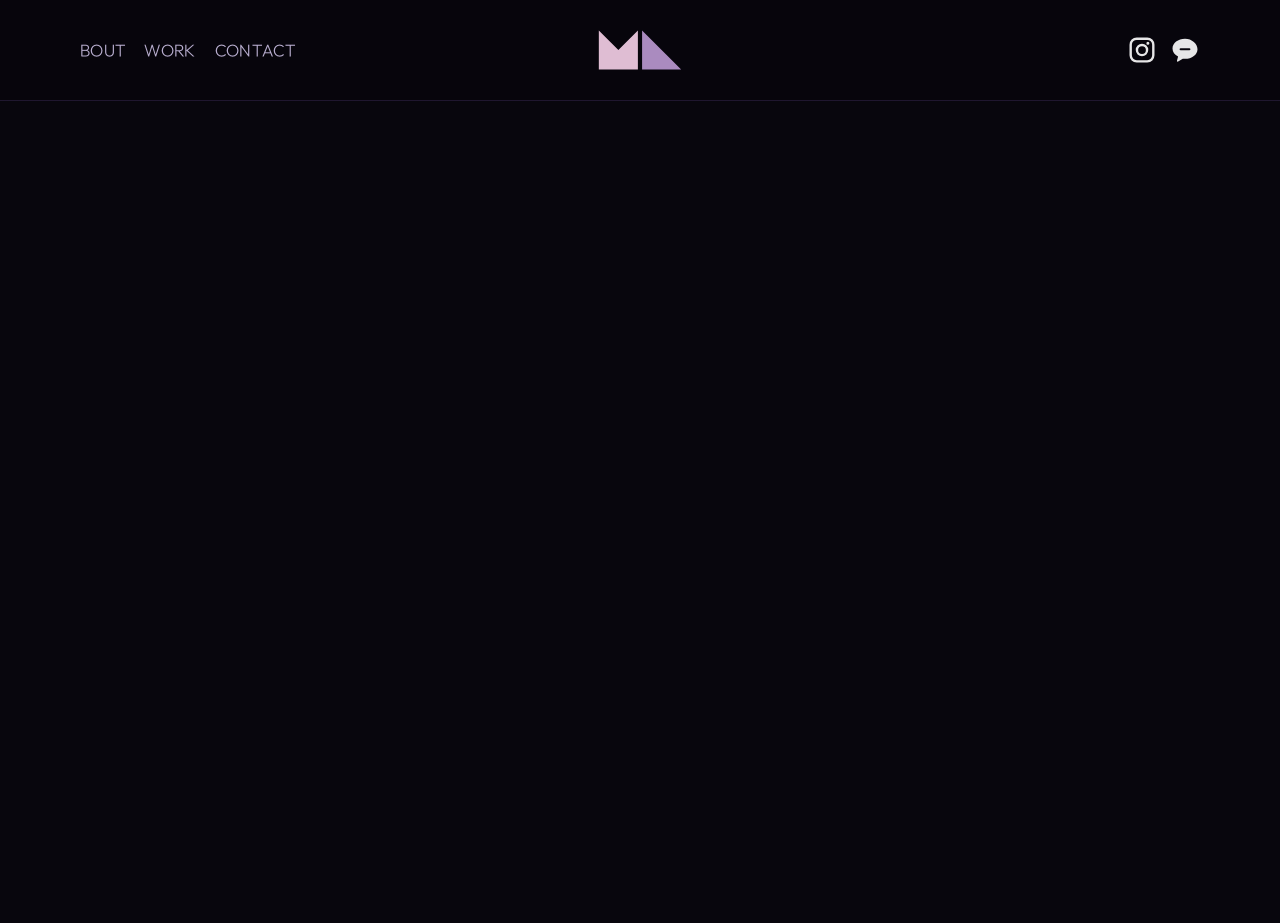
==== about.html @ ef98c53a "Update header, hero, portfolio, and contact layout" ====
<!DOCTYPE html>
<html lang="ko">
  <head>
    <meta charset="UTF-8" />
    <meta name="viewport" content="width=device-width, initial-scale=1.0" />
    <title>bout | VANI</title>
    <link rel="stylesheet" href="styles.css" />
  </head>
  <body>
    <header class="site-header">
      <div class="container header-inner">
        <nav class="nav nav-left" aria-label="주요 메뉴">
          <a href="about.html">bout</a>
          <a href="work.html">Work</a>
          <a href="contact.html">Contact</a>
        </nav>
        <a class="logo logo-placeholder" href="index.html" aria-label="VANI 로고">
          <img class="logo-image" src="logo.svg" alt="VANI 로고" />
        </a>
        <div class="header-social" aria-label="소셜 링크">
          <a class="social-link" href="https://www.instagram.com/vani.studio.kr/" target="_blank" rel="noopener noreferrer" aria-label="인스타그램">
            <svg viewBox="0 0 24 24" aria-hidden="true"><path d="M7.8 2h8.4A5.8 5.8 0 0 1 22 7.8v8.4a5.8 5.8 0 0 1-5.8 5.8H7.8A5.8 5.8 0 0 1 2 16.2V7.8A5.8 5.8 0 0 1 7.8 2Zm0 1.9A3.9 3.9 0 0 0 3.9 7.8v8.4a3.9 3.9 0 0 0 3.9 3.9h8.4a3.9 3.9 0 0 0 3.9-3.9V7.8a3.9 3.9 0 0 0-3.9-3.9H7.8Zm8.9 1.4a1.2 1.2 0 1 1 0 2.4 1.2 1.2 0 0 1 0-2.4ZM12 7a5 5 0 1 1 0 10 5 5 0 0 1 0-10Zm0 1.9a3.1 3.1 0 1 0 0 6.2 3.1 3.1 0 0 0 0-6.2Z" /></svg>
          </a>
          <a class="social-link" href="https://open.kakao.com/me/vanistudio" target="_blank" rel="noopener noreferrer" aria-label="카카오톡">
            <svg viewBox="0 0 24 24" aria-hidden="true"><path d="M12 3C6.48 3 2 6.47 2 10.76c0 2.72 1.78 5.11 4.47 6.48l-.9 3.3a.64.64 0 0 0 .94.7l3.7-2.28c.58.08 1.18.12 1.79.12 5.52 0 10-3.47 10-7.76S17.52 3 12 3Zm3.52 9.13H8.48a.8.8 0 1 1 0-1.6h7.04a.8.8 0 1 1 0 1.6Z" /></svg>
          </a>
        </div>
      </div>
    </header>

    <main class="blank-page" aria-label="bout 페이지"></main>
  </body>
</html>
---- styles.css ----
:root {
  --bg: #08060d;
  --surface: #12101a;
  --text: #f4f2f9;
  --muted: #b8aecf;
  --accent: #b18aff;
  --accent-soft: #cfbcff;
  --border: #2a2438;
  --transition: 0.3s ease;
}

@font-face {
  font-family: "AtoZ";
  src: url("./에이투지체-woff2-v1.001/에이투지체-1Thin.woff2") format("woff2");
  font-weight: 100;
  font-style: normal;
  font-display: swap;
}

@font-face {
  font-family: "AtoZ";
  src: url("./에이투지체-woff2-v1.001/에이투지체-2ExtraLight.woff2") format("woff2");
  font-weight: 200;
  font-style: normal;
  font-display: swap;
}

@font-face {
  font-family: "AtoZ";
  src: url("./에이투지체-woff2-v1.001/에이투지체-3Light.woff2") format("woff2");
  font-weight: 300;
  font-style: normal;
  font-display: swap;
}

@font-face {
  font-family: "AtoZ";
  src: url("./에이투지체-woff2-v1.001/에이투지체-4Regular.woff2") format("woff2");
  font-weight: 400;
  font-style: normal;
  font-display: swap;
}

@font-face {
  font-family: "AtoZ";
  src: url("./에이투지체-woff2-v1.001/에이투지체-5Medium.woff2") format("woff2");
  font-weight: 500;
  font-style: normal;
  font-display: swap;
}

@font-face {
  font-family: "AtoZ";
  src: url("./에이투지체-woff2-v1.001/에이투지체-6SemiBold.woff2") format("woff2");
  font-weight: 600;
  font-style: normal;
  font-display: swap;
}

@font-face {
  font-family: "AtoZ";
  src: url("./에이투지체-woff2-v1.001/에이투지체-7Bold.woff2") format("woff2");
  font-weight: 700;
  font-style: normal;
  font-display: swap;
}

@font-face {
  font-family: "AtoZ";
  src: url("./에이투지체-woff2-v1.001/에이투지체-8ExtraBold.woff2") format("woff2");
  font-weight: 800;
  font-style: normal;
  font-display: swap;
}

@font-face {
  font-family: "AtoZ";
  src: url("./에이투지체-woff2-v1.001/에이투지체-9Black.woff2") format("woff2");
  font-weight: 900;
  font-style: normal;
  font-display: swap;
}

* {
  box-sizing: border-box;
}

html,
body {
  margin: 0;
  padding: 0;
  font-family: "AtoZ", "Pretendard", sans-serif;
  font-weight: 300;
  background: var(--bg);
  color: var(--text);
  scroll-behavior: smooth;
}

a {
  color: inherit;
  text-decoration: none;
}

img {
  width: 100%;
  display: block;
}

.container {
  width: min(1120px, 92%);
  margin: 0 auto;
}

.narrow {
  width: min(780px, 92%);
}

.section {
  padding: 6.5rem 0;
}

h2 {
  margin: 0 0 1.6rem;
  font-weight: 300;
  letter-spacing: 0.02em;
}

.site-header {
  position: sticky;
  top: 0;
  z-index: 1000;
  backdrop-filter: blur(10px);
  background: rgba(8, 6, 13, 0.78);
  border-bottom: 1px solid rgba(177, 138, 255, 0.14);
}

.header-inner {
  min-height: 78px;
  display: flex;
  align-items: center;
  justify-content: space-between;
  gap: 1.5rem;
}

.logo {
  font-size: 1.2rem;
  font-weight: 300;
  letter-spacing: 0.15em;
}

.logo-placeholder {
  width: 100px;
  height: auto;
  display: inline-flex;
  align-items: center;
  justify-content: center;
}

.logo-image {
  width: 100%;
  height: auto;
  display: block;
}

.nav {
  display: flex;
  gap: 1.2rem;
  font-size: 0.95rem;
}

.nav-left {
  flex: 1;
}

.nav a {
  color: var(--muted);
  transition: color var(--transition);
  text-transform: uppercase;
  font-weight: 300;
  letter-spacing: 0.02em;
}

.nav a:hover,
.nav a:focus-visible,
.nav a.active {
  color: var(--accent-soft);
}

.menu-toggle {
  display: none;
  border: 0;
  background: transparent;
  color: var(--text);
  font-size: 1.5rem;
}

.header-social {
  flex: 1;
  display: flex;
  justify-content: flex-end;
  gap: 0.8rem;
}

.social-link {
  width: 30px;
  height: 30px;
  color: #fff;
  opacity: 0.9;
  transition: transform var(--transition), opacity var(--transition);
}

.social-link svg {
  width: 100%;
  height: 100%;
  fill: currentColor;
}

.social-link:hover,
.social-link:focus-visible {
  transform: translateY(-2px);
  opacity: 1;
}

.hero {
  min-height: 90vh;
  display: flex;
  align-items: center;
  position: relative;
  padding: 3rem 0 5.2rem;
  overflow: hidden;
}

.hero-inner {
  position: relative;
  z-index: 2;
  display: flex;
  justify-content: flex-end;
}

.hero-dim {
  position: absolute;
  inset: 0;
  background: rgba(0, 0, 0, 0.45);
  z-index: 1;
}

.hero-kicker {
  color: var(--muted);
  letter-spacing: 0.08em;
  margin-bottom: 1rem;
  text-align: right;
  font-size: 0.9rem;
}

.hero-copy {
  max-width: 760px;
  transform: translateY(-6%);
}

.hero h1 {
  font-size: clamp(2.1rem, 4vw, 3.8rem);
  line-height: 1.2;
  margin: 0;
  text-align: right;
  white-space: nowrap;
  font-weight: 300;
}

.scroll-indicator {
  position: absolute;
  z-index: 2;
  bottom: 2.8rem;
  left: 50%;
  transform: translateX(-50%);
}

.scroll-arrow {
  display: inline-block;
  width: 18px;
  height: 18px;
  border-right: 2px solid rgba(244, 242, 249, 0.95);
  border-bottom: 2px solid rgba(244, 242, 249, 0.95);
  transform: rotate(45deg);
  animation: arrowPulse 1.4s ease-in-out infinite;
}

@keyframes arrowPulse {
  0%,
  100% {
    transform: rotate(45deg) translate(0, 0);
    opacity: 0.4;
  }
  50% {
    transform: rotate(45deg) translate(4px, 4px);
    opacity: 1;
  }
}

.about p {
  color: var(--muted);
  font-size: 1.06rem;
  line-height: 1.9;
}

.review-track {
  display: grid;
  grid-auto-flow: column;
  grid-auto-columns: minmax(250px, 1fr);
  gap: 1rem;
  overflow-x: auto;
  padding-bottom: 0.4rem;
  scroll-snap-type: x mandatory;
}

.review-track::-webkit-scrollbar {
  height: 8px;
}

.review-track::-webkit-scrollbar-thumb {
  background: #2f2546;
  border-radius: 100px;
}

.review-card {
  background: var(--surface);
  border: 1px solid var(--border);
  border-radius: 14px;
  padding: 1.3rem;
  scroll-snap-align: start;
}

.review-card p {
  color: var(--text);
  line-height: 1.65;
  margin-top: 0;
}

.review-card span {
  color: var(--muted);
  font-size: 0.9rem;
}

.portfolio-grid {
  display: grid;
  grid-template-columns: repeat(4, minmax(0, 1fr));
  gap: 1rem;
}

.portfolio-item {
  position: relative;
  overflow: hidden;
  border-radius: 14px;
  min-height: 250px;
}

.portfolio-item img {
  height: 100%;
  object-fit: cover;
  transition: transform var(--transition);
}

.overlay {
  position: absolute;
  inset: 0;
  background: linear-gradient(to top, rgba(8, 6, 13, 0.85), rgba(8, 6, 13, 0.2));
  display: flex;
  flex-direction: column;
  justify-content: flex-end;
  gap: 0.2rem;
  padding: 1.2rem;
  opacity: 0;
  transition: opacity var(--transition);
}

.overlay strong {
  font-size: 1.1rem;
}

.overlay em {
  font-style: normal;
  color: #d9cff3;
}

.portfolio-item:hover img,
.portfolio-item:focus-visible img {
  transform: scale(1.05);
}

.portfolio-item:hover .overlay,
.portfolio-item:focus-visible .overlay {
  opacity: 1;
}

.portfolio-cta-wrap {
  margin-top: 2rem;
  text-align: center;
}

.btn {
  display: inline-flex;
  align-items: center;
  justify-content: center;
  gap: 0.4rem;
  padding: 0.78rem 1.25rem;
  border-radius: 999px;
  background: var(--accent);
  color: #120a25;
  font-weight: 300;
  border: 1px solid transparent;
  transition: transform var(--transition), filter var(--transition), background var(--transition);
}

.btn:hover,
.btn:focus-visible {
  transform: translateY(-2px);
  filter: brightness(1.05);
}

.btn-outline {
  background: transparent;
  color: var(--accent-soft);
  border-color: var(--accent);
}

.contact-layout {
  display: grid;
  grid-template-columns: minmax(220px, 1fr) minmax(320px, 480px);
  gap: 2rem;
}

.contact-layout h2 {
  grid-column: 1 / -1;
}

.contact-copy {
  color: var(--muted);
  font-size: 1.1rem;
  line-height: 1.8;
}

.contact-form {
  display: grid;
  gap: 1rem;
  justify-self: end;
  width: 100%;
  max-width: 480px;
}

.contact-form label {
  display: grid;
  gap: 0.5rem;
  color: var(--muted);
}

.contact-form input,
.contact-form textarea {
  width: 100%;
  border-radius: 12px;
  border: 1px solid var(--border);
  background: #0f0c16;
  color: var(--text);
  padding: 0.8rem 0.95rem;
  font: inherit;
  outline: none;
  transition: border-color var(--transition), box-shadow var(--transition);
}

.contact-form input:focus,
.contact-form textarea:focus {
  border-color: var(--accent);
  box-shadow: 0 0 0 3px rgba(177, 138, 255, 0.22);
}

.contact-actions {
  display: flex;
  gap: 0.7rem;
  flex-wrap: wrap;
}

.blank-page {
  min-height: calc(100vh - 78px);
}

/* Detail pages */
body.detail-page {
  background: #fff;
  color: #17171b;
}

body.detail-page .detail-wrapper {
  width: min(860px, 92%);
  margin: 5rem auto;
}

body.detail-page .detail-header {
  margin-bottom: 2rem;
}

body.detail-page .detail-header a {
  color: #6d4bc3;
}

body.detail-page .detail-content {
  color: #33343c;
  line-height: 1.8;
}

@media (max-width: 900px) {
  .hero-inner {
    justify-content: center;
  }

  .hero-copy {
    transform: translateY(0);
  }

  .portfolio-grid {
    grid-template-columns: repeat(2, minmax(0, 1fr));
  }

  .contact-layout {
    grid-template-columns: 1fr;
  }

  .contact-form {
    justify-self: stretch;
    max-width: 100%;
  }
}

@media (max-width: 760px) {
  .menu-toggle {
    display: inline-block;
  }

  .nav {
    position: absolute;
    right: 4%;
    top: 70px;
    background: rgba(10, 8, 16, 0.96);
    border: 1px solid var(--border);
    border-radius: 10px;
    padding: 0.8rem;
    flex-direction: column;
    min-width: 180px;
    display: none;
  }

  .nav.open {
    display: flex;
  }

  .nav-left {
    flex: initial;
  }

  .logo-placeholder {
    margin-inline: auto;
    width: 100px;
  }

  .header-social {
    flex: initial;
  }

  .section {
    padding: 4.6rem 0;
  }

  .hero h1 {
    white-space: normal;
  }

  .portfolio-grid {
    grid-template-columns: 1fr;
  }

  .scroll-indicator {
    bottom: 1.4rem;
  }
}
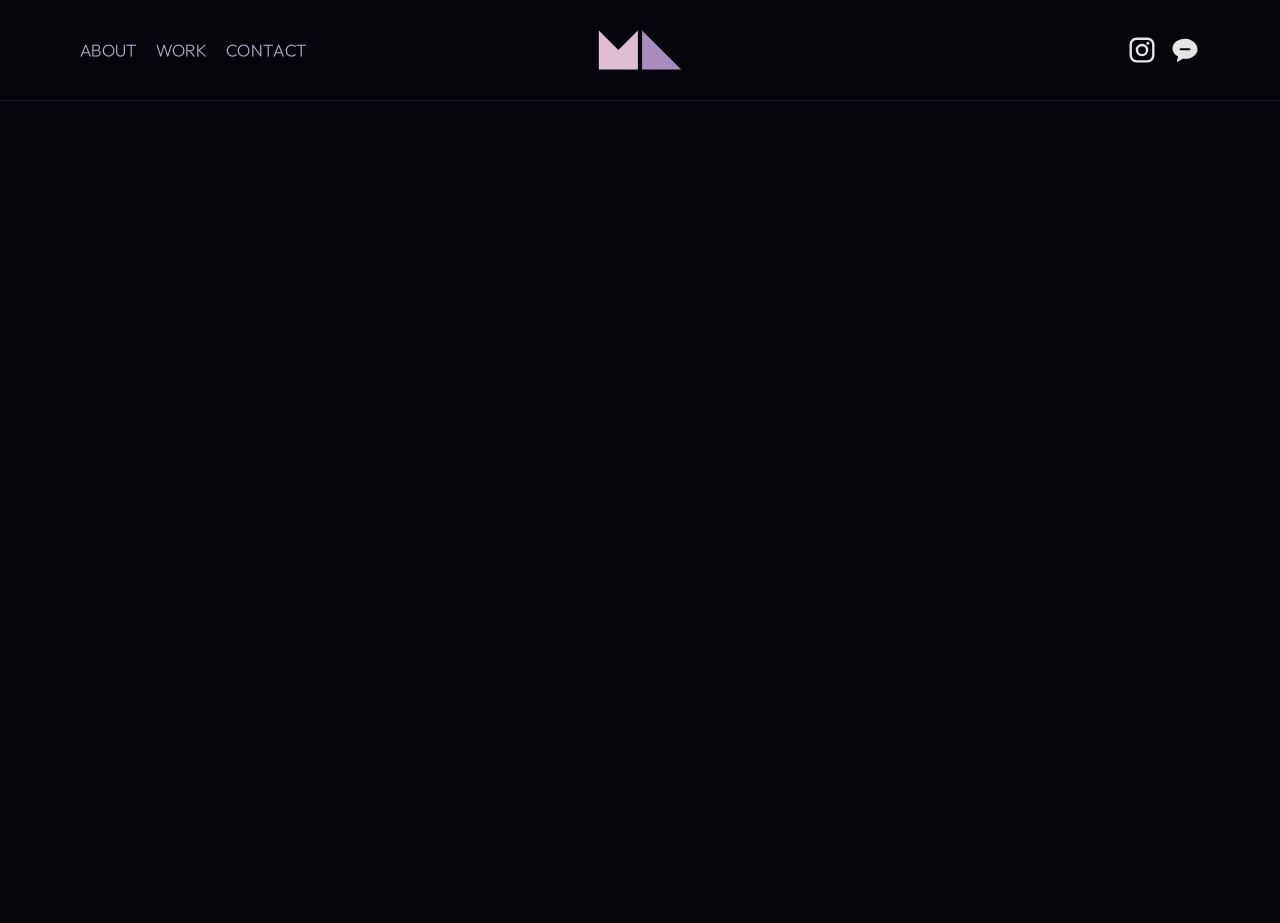
==== commit 6358b4ce: "Fix hero copy/nav typo and add favicons to subpages" ====
--- a/about.html
+++ b/about.html
@@ -3,14 +3,31 @@
   <head>
     <meta charset="UTF-8" />
     <meta name="viewport" content="width=device-width, initial-scale=1.0" />
-    <title>bout | VANI</title>
+    <title>About | VANI</title>
     <link rel="stylesheet" href="styles.css" />
+    <link rel="apple-touch-icon" sizes="57x57" href="favi/apple-icon-57x57.png" />
+    <link rel="apple-touch-icon" sizes="60x60" href="favi/apple-icon-60x60.png" />
+    <link rel="apple-touch-icon" sizes="72x72" href="favi/apple-icon-72x72.png" />
+    <link rel="apple-touch-icon" sizes="76x76" href="favi/apple-icon-76x76.png" />
+    <link rel="apple-touch-icon" sizes="114x114" href="favi/apple-icon-114x114.png" />
+    <link rel="apple-touch-icon" sizes="120x120" href="favi/apple-icon-120x120.png" />
+    <link rel="apple-touch-icon" sizes="144x144" href="favi/apple-icon-144x144.png" />
+    <link rel="apple-touch-icon" sizes="152x152" href="favi/apple-icon-152x152.png" />
+    <link rel="apple-touch-icon" sizes="180x180" href="favi/apple-icon-180x180.png" />
+    <link rel="icon" type="image/png" sizes="192x192" href="favi/android-icon-192x192.png" />
+    <link rel="icon" type="image/png" sizes="32x32" href="favi/favicon-32x32.png" />
+    <link rel="icon" type="image/png" sizes="96x96" href="favi/favicon-96x96.png" />
+    <link rel="icon" type="image/png" sizes="16x16" href="favi/favicon-16x16.png" />
+    <link rel="manifest" href="favi/manifest.json" />
+    <meta name="msapplication-TileColor" content="#ffffff" />
+    <meta name="msapplication-TileImage" content="favi/ms-icon-144x144.png" />
+    <meta name="theme-color" content="#ffffff" />
   </head>
   <body>
     <header class="site-header">
       <div class="container header-inner">
         <nav class="nav nav-left" aria-label="주요 메뉴">
-          <a href="about.html">bout</a>
+          <a href="about.html">about</a>
           <a href="work.html">Work</a>
           <a href="contact.html">Contact</a>
         </nav>
@@ -28,6 +45,6 @@
       </div>
     </header>
 
-    <main class="blank-page" aria-label="bout 페이지"></main>
+    <main class="blank-page" aria-label="About 페이지"></main>
   </body>
 </html>
--- a/styles.css
+++ b/styles.css
@@ -262,8 +262,7 @@
   line-height: 1.2;
   margin: 0;
   text-align: right;
-  white-space: nowrap;
-  font-weight: 300;
+  font-weight: 700;
 }
 
 .scroll-indicator {
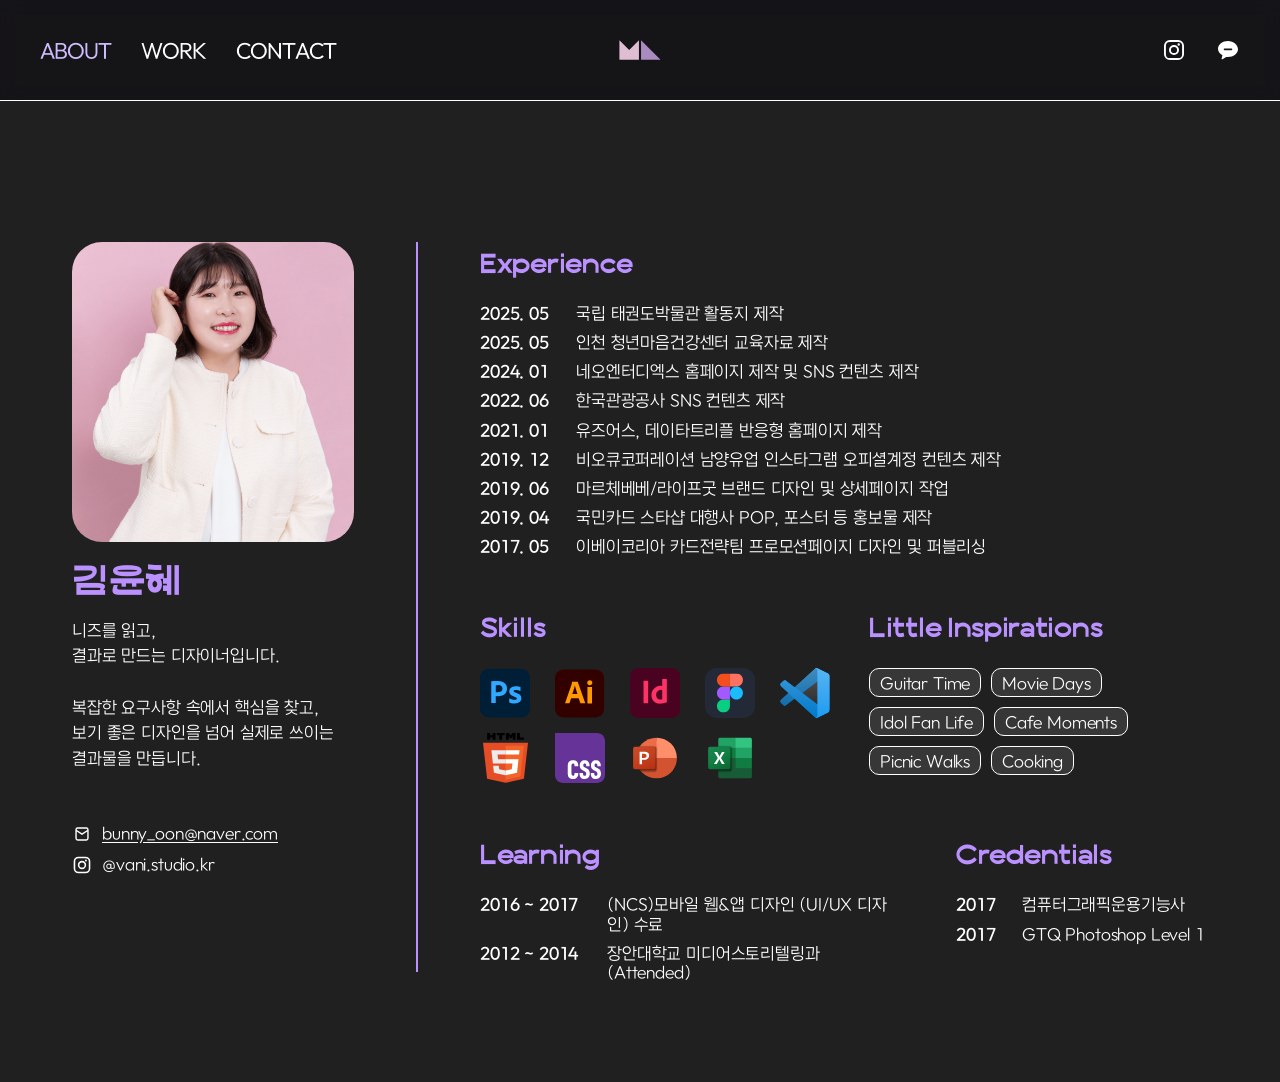
==== commit 05b1a900: "260516 어바웃 페이지 제작 260516 어바웃 페이지 제작" ====
--- a/about.html
+++ b/about.html
@@ -27,7 +27,7 @@
     <header class="site-header">
       <div class="container header-inner">
         <nav class="nav nav-left" aria-label="주요 메뉴">
-          <a href="about.html">about</a>
+          <a class="active" href="about.html">about</a>
           <a href="work.html">Work</a>
           <a href="contact.html">Contact</a>
         </nav>
@@ -45,6 +45,100 @@
       </div>
     </header>
 
-    <main class="blank-page" aria-label="About 페이지"></main>
+    <main class="about-page" aria-label="About page">
+      <section class="resume-section" aria-labelledby="resume-title">
+        <div class="resume-shell">
+          <aside class="resume-profile" aria-label="Profile">
+            <figure class="resume-photo">
+              <img src="img/250210_프로필사진2.jpg" alt="김윤혜 프로필 사진" />
+            </figure>
+            <h1 id="resume-title" class="resume-name">김윤혜</h1>
+            <p class="resume-intro">
+              니즈를 읽고,<br />
+              결과로 만드는 디자이너입니다.<br /><br />
+              복잡한 요구사항 속에서 핵심을 찾고,<br />
+              보기 좋은 디자인을 넘어 실제로 쓰이는<br />
+              결과물을 만듭니다.
+            </p>
+            <address class="resume-contact">
+              <a href="mailto:bunny_oon@naver.com" aria-label="이메일 보내기">
+                <svg viewBox="0 0 24 24" aria-hidden="true"><path d="M4 6.8A2.8 2.8 0 0 1 6.8 4h10.4A2.8 2.8 0 0 1 20 6.8v10.4a2.8 2.8 0 0 1-2.8 2.8H6.8A2.8 2.8 0 0 1 4 17.2V6.8Zm2.8-1.1a1.1 1.1 0 0 0-1.1 1.1v.3l6.3 4.1 6.3-4.1v-.3a1.1 1.1 0 0 0-1.1-1.1H6.8Zm11.5 3.4-5.8 3.8a.9.9 0 0 1-1 0L5.7 9.1v8.1a1.1 1.1 0 0 0 1.1 1.1h10.4a1.1 1.1 0 0 0 1.1-1.1V9.1Z" /></svg>
+                bunny_oon@naver.com
+              </a>
+              <a href="https://www.instagram.com/vani.studio.kr/" target="_blank" rel="noopener noreferrer" aria-label="인스타그램 열기">
+                <svg viewBox="0 0 24 24" aria-hidden="true"><path d="M7.8 2h8.4A5.8 5.8 0 0 1 22 7.8v8.4a5.8 5.8 0 0 1-5.8 5.8H7.8A5.8 5.8 0 0 1 2 16.2V7.8A5.8 5.8 0 0 1 7.8 2Zm0 1.9A3.9 3.9 0 0 0 3.9 7.8v8.4a3.9 3.9 0 0 0 3.9 3.9h8.4a3.9 3.9 0 0 0 3.9-3.9V7.8a3.9 3.9 0 0 0-3.9-3.9H7.8ZM12 7a5 5 0 1 1 0 10 5 5 0 0 1 0-10Zm0 1.9a3.1 3.1 0 1 0 0 6.2 3.1 3.1 0 0 0 0-6.2Zm4.7-3.6a1.2 1.2 0 1 1 0 2.4 1.2 1.2 0 0 1 0-2.4Z" /></svg>
+                @vani.studio.kr
+              </a>
+            </address>
+          </aside>
+
+          <span class="resume-divider" aria-hidden="true"></span>
+
+          <div class="resume-details">
+            <section class="resume-block resume-experience" aria-labelledby="experience-title">
+              <h2 id="experience-title">Experience</h2>
+              <div class="resume-list">
+                <time>2025. 05</time><p>국립 태권도박물관 활동지 제작</p>
+                <time>2025. 05</time><p>인천 청년마음건강센터 교육자료 제작</p>
+                <time>2024. 01</time><p>네오엔터디엑스 홈페이지 제작 및 SNS 컨텐츠 제작</p>
+                <time>2022. 06</time><p>한국관광공사 SNS 컨텐츠 제작</p>
+                <time>2021. 01</time><p>유즈어스, 데이타트리플 반응형 홈페이지 제작</p>
+                <time>2019. 12</time><p>비오큐코퍼레이션 남양유업 인스타그램 오피셜계정 컨텐츠 제작</p>
+                <time>2019. 06</time><p>마르체베베/라이프굿 브랜드 디자인 및 상세페이지 작업</p>
+                <time>2019. 04</time><p>국민카드 스타샵 대행사 POP, 포스터 등 홍보물 제작</p>
+                <time>2017. 05</time><p>이베이코리아 카드전략팀 프로모션페이지 디자인 및 퍼블리싱</p>
+              </div>
+            </section>
+
+            <div class="resume-two-column">
+              <section class="resume-block" aria-labelledby="skills-title">
+                <h2 id="skills-title">Skills</h2>
+                <ul class="skill-grid" aria-label="디자인 및 제작 툴">
+                  <li class="skill-badge"><img src="img/skills_photoshop.svg" alt="Photoshop" /></li>
+                  <li class="skill-badge"><img src="img/skills_illustrator.svg" alt="Illustrator" /></li>
+                  <li class="skill-badge"><img src="img/skills_indesign.svg" alt="InDesign" /></li>
+                  <li class="skill-badge"><img src="img/skills_figma.svg" alt="Figma" /></li>
+                  <li class="skill-badge"><img src="img/skills_visual-studio-code.svg" alt="Visual Studio Code" /></li>
+                  <li class="skill-badge"><img src="img/skills_html-5.svg" alt="HTML5" /></li>
+                  <li class="skill-badge"><img src="img/skills_css.svg" alt="CSS" /></li>
+                  <li class="skill-badge"><img src="img/skills_powerpoint.svg" alt="PowerPoint" /></li>
+                  <li class="skill-badge"><img src="img/skills_excel.svg" alt="Excel" /></li>
+                </ul>
+              </section>
+
+              <section class="resume-block" aria-labelledby="inspirations-title">
+                <h2 id="inspirations-title">Little Inspirations</h2>
+                <ul class="inspiration-tags">
+                  <li>Guitar Time</li>
+                  <li>Movie Days</li>
+                  <li>Idol Fan Life</li>
+                  <li>Cafe Moments</li>
+                  <li>Picnic Walks</li>
+                  <li>Cooking</li>
+                </ul>
+              </section>
+            </div>
+
+            <div class="resume-two-column resume-bottom">
+              <section class="resume-block" aria-labelledby="learning-title">
+                <h2 id="learning-title">Learning</h2>
+                <div class="resume-list compact">
+                  <time>2016 ~ 2017</time><p>(NCS)모바일 웹&amp;앱 디자인 (UI/UX 디자인) 수료</p>
+                  <time>2012 ~ 2014</time><p>장안대학교 미디어스토리텔링과 (Attended)</p>
+                </div>
+              </section>
+
+              <section class="resume-block" aria-labelledby="credentials-title">
+                <h2 id="credentials-title">Credentials</h2>
+                <div class="resume-list compact credentials">
+                  <time>2017</time><p>컴퓨터그래픽운용기능사</p>
+                  <time>2017</time><p>GTQ Photoshop Level 1</p>
+                </div>
+              </section>
+            </div>
+          </div>
+        </div>
+      </section>
+    </main>
   </body>
 </html>
--- a/styles.css
+++ b/styles.css
@@ -1,4 +1,4 @@
-:root {
+﻿:root {
   --bg: #08060d;
   --surface: #12101a;
   --text: #f4f2f9;
@@ -11,7 +11,7 @@
 
 @font-face {
   font-family: "AtoZ";
-  src: url("./에이투지체-woff2-v1.001/에이투지체-1Thin.woff2") format("woff2");
+  src: url("./?먯씠?ъ?泥?woff2-v1.001/?먯씠?ъ?泥?1Thin.woff2") format("woff2");
   font-weight: 100;
   font-style: normal;
   font-display: swap;
@@ -19,7 +19,7 @@
 
 @font-face {
   font-family: "AtoZ";
-  src: url("./에이투지체-woff2-v1.001/에이투지체-2ExtraLight.woff2") format("woff2");
+  src: url("./?먯씠?ъ?泥?woff2-v1.001/?먯씠?ъ?泥?2ExtraLight.woff2") format("woff2");
   font-weight: 200;
   font-style: normal;
   font-display: swap;
@@ -27,7 +27,7 @@
 
 @font-face {
   font-family: "AtoZ";
-  src: url("./에이투지체-woff2-v1.001/에이투지체-3Light.woff2") format("woff2");
+  src: url("./?먯씠?ъ?泥?woff2-v1.001/?먯씠?ъ?泥?3Light.woff2") format("woff2");
   font-weight: 300;
   font-style: normal;
   font-display: swap;
@@ -35,7 +35,7 @@
 
 @font-face {
   font-family: "AtoZ";
-  src: url("./에이투지체-woff2-v1.001/에이투지체-4Regular.woff2") format("woff2");
+  src: url("./?먯씠?ъ?泥?woff2-v1.001/?먯씠?ъ?泥?4Regular.woff2") format("woff2");
   font-weight: 400;
   font-style: normal;
   font-display: swap;
@@ -43,7 +43,7 @@
 
 @font-face {
   font-family: "AtoZ";
-  src: url("./에이투지체-woff2-v1.001/에이투지체-5Medium.woff2") format("woff2");
+  src: url("./?먯씠?ъ?泥?woff2-v1.001/?먯씠?ъ?泥?5Medium.woff2") format("woff2");
   font-weight: 500;
   font-style: normal;
   font-display: swap;
@@ -51,7 +51,7 @@
 
 @font-face {
   font-family: "AtoZ";
-  src: url("./에이투지체-woff2-v1.001/에이투지체-6SemiBold.woff2") format("woff2");
+  src: url("./?먯씠?ъ?泥?woff2-v1.001/?먯씠?ъ?泥?6SemiBold.woff2") format("woff2");
   font-weight: 600;
   font-style: normal;
   font-display: swap;
@@ -59,7 +59,7 @@
 
 @font-face {
   font-family: "AtoZ";
-  src: url("./에이투지체-woff2-v1.001/에이투지체-7Bold.woff2") format("woff2");
+  src: url("./?먯씠?ъ?泥?woff2-v1.001/?먯씠?ъ?泥?7Bold.woff2") format("woff2");
   font-weight: 700;
   font-style: normal;
   font-display: swap;
@@ -67,7 +67,7 @@
 
 @font-face {
   font-family: "AtoZ";
-  src: url("./에이투지체-woff2-v1.001/에이투지체-8ExtraBold.woff2") format("woff2");
+  src: url("./?먯씠?ъ?泥?woff2-v1.001/?먯씠?ъ?泥?8ExtraBold.woff2") format("woff2");
   font-weight: 800;
   font-style: normal;
   font-display: swap;
@@ -75,7 +75,126 @@
 
 @font-face {
   font-family: "AtoZ";
-  src: url("./에이투지체-woff2-v1.001/에이투지체-9Black.woff2") format("woff2");
+  src: url("./?먯씠?ъ?泥?woff2-v1.001/?먯씠?ъ?泥?9Black.woff2") format("woff2");
+  font-weight: 900;
+  font-style: normal;
+  font-display: swap;
+}
+
+@font-face {
+  font-family: "AtoZ";
+  src: url("./%EC%97%90%EC%9D%B4%ED%88%AC%EC%A7%80%EC%B2%B4-woff2-v1.001/%EC%97%90%EC%9D%B4%ED%88%AC%EC%A7%80%EC%B2%B4-4Regular.woff2") format("woff2");
+  font-weight: 400;
+  font-style: normal;
+  font-display: swap;
+}
+
+@font-face {
+  font-family: "AtoZ";
+  src: url("./%EC%97%90%EC%9D%B4%ED%88%AC%EC%A7%80%EC%B2%B4-woff2-v1.001/%EC%97%90%EC%9D%B4%ED%88%AC%EC%A7%80%EC%B2%B4-3Light.woff2") format("woff2");
+  font-weight: 300;
+  font-style: normal;
+  font-display: swap;
+}
+
+@font-face {
+  font-family: "AtoZ";
+  src: url("./%EC%97%90%EC%9D%B4%ED%88%AC%EC%A7%80%EC%B2%B4-woff2-v1.001/%EC%97%90%EC%9D%B4%ED%88%AC%EC%A7%80%EC%B2%B4-5Medium.woff2") format("woff2");
+  font-weight: 500;
+  font-style: normal;
+  font-display: swap;
+}
+
+@font-face {
+  font-family: "AtoZ";
+  src: url("./%EC%97%90%EC%9D%B4%ED%88%AC%EC%A7%80%EC%B2%B4-woff2-v1.001/%EC%97%90%EC%9D%B4%ED%88%AC%EC%A7%80%EC%B2%B4-6SemiBold.woff2") format("woff2");
+  font-weight: 600;
+  font-style: normal;
+  font-display: swap;
+}
+
+@font-face {
+  font-family: "AtoZ";
+  src: url("./%EC%97%90%EC%9D%B4%ED%88%AC%EC%A7%80%EC%B2%B4-woff2-v1.001/%EC%97%90%EC%9D%B4%ED%88%AC%EC%A7%80%EC%B2%B4-7Bold.woff2") format("woff2");
+  font-weight: 700;
+  font-style: normal;
+  font-display: swap;
+}
+
+@font-face {
+  font-family: "HsJandari";
+  src: url("./font/HSJandari-Regular.woff2") format("woff2");
+  font-weight: normal;
+  font-display: swap;
+}
+
+@font-face {
+  font-family: "AtoZ";
+  src: url("./font/%EC%97%90%EC%9D%B4%ED%88%AC%EC%A7%80%EC%B2%B4-1Thin.woff2") format("woff2");
+  font-weight: 100;
+  font-style: normal;
+  font-display: swap;
+}
+
+@font-face {
+  font-family: "AtoZ";
+  src: url("./font/%EC%97%90%EC%9D%B4%ED%88%AC%EC%A7%80%EC%B2%B4-2ExtraLight.woff2") format("woff2");
+  font-weight: 200;
+  font-style: normal;
+  font-display: swap;
+}
+
+@font-face {
+  font-family: "AtoZ";
+  src: url("./font/%EC%97%90%EC%9D%B4%ED%88%AC%EC%A7%80%EC%B2%B4-3Light.woff2") format("woff2");
+  font-weight: 300;
+  font-style: normal;
+  font-display: swap;
+}
+
+@font-face {
+  font-family: "AtoZ";
+  src: url("./font/%EC%97%90%EC%9D%B4%ED%88%AC%EC%A7%80%EC%B2%B4-4Regular.woff2") format("woff2");
+  font-weight: 400;
+  font-style: normal;
+  font-display: swap;
+}
+
+@font-face {
+  font-family: "AtoZ";
+  src: url("./font/%EC%97%90%EC%9D%B4%ED%88%AC%EC%A7%80%EC%B2%B4-5Medium.woff2") format("woff2");
+  font-weight: 500;
+  font-style: normal;
+  font-display: swap;
+}
+
+@font-face {
+  font-family: "AtoZ";
+  src: url("./font/%EC%97%90%EC%9D%B4%ED%88%AC%EC%A7%80%EC%B2%B4-6SemiBold.woff2") format("woff2");
+  font-weight: 600;
+  font-style: normal;
+  font-display: swap;
+}
+
+@font-face {
+  font-family: "AtoZ";
+  src: url("./font/%EC%97%90%EC%9D%B4%ED%88%AC%EC%A7%80%EC%B2%B4-7Bold.woff2") format("woff2");
+  font-weight: 700;
+  font-style: normal;
+  font-display: swap;
+}
+
+@font-face {
+  font-family: "AtoZ";
+  src: url("./font/%EC%97%90%EC%9D%B4%ED%88%AC%EC%A7%80%EC%B2%B4-8ExtraBold.woff2") format("woff2");
+  font-weight: 800;
+  font-style: normal;
+  font-display: swap;
+}
+
+@font-face {
+  font-family: "AtoZ";
+  src: url("./font/%EC%97%90%EC%9D%B4%ED%88%AC%EC%A7%80%EC%B2%B4-9Black.woff2") format("woff2");
   font-weight: 900;
   font-style: normal;
   font-display: swap;
@@ -96,6 +215,16 @@
   scroll-behavior: smooth;
 }
 
+::selection {
+  background: var(--accent);
+  color: var(--bg);
+}
+
+::-moz-selection {
+  background: var(--accent);
+  color: var(--bg);
+}
+
 a {
   color: inherit;
   text-decoration: none;
@@ -121,6 +250,7 @@
 
 h2 {
   margin: 0 0 1.6rem;
+  font-size: 24px;
   font-weight: 300;
   letter-spacing: 0.02em;
 }
@@ -130,16 +260,20 @@
   top: 0;
   z-index: 1000;
   backdrop-filter: blur(10px);
-  background: rgba(8, 6, 13, 0.78);
-  border-bottom: 1px solid rgba(177, 138, 255, 0.14);
+  background: rgba(35, 35, 35, 0.5);
+  border-bottom: 1px solid #fff;
+}
+
+.site-header .container {
+  width: min(1200px, calc(100% - 48px));
 }
 
 .header-inner {
-  min-height: 78px;
-  display: flex;
+  min-height: 100px;
+  display: grid;
+  grid-template-columns: 1fr auto 1fr;
   align-items: center;
-  justify-content: space-between;
-  gap: 1.5rem;
+  gap: 30px;
 }
 
 .logo {
@@ -150,34 +284,38 @@
 
 .logo-placeholder {
   width: 100px;
-  height: auto;
+  height: 50px;
   display: inline-flex;
   align-items: center;
   justify-content: center;
+  justify-self: center;
 }
 
 .logo-image {
   width: 100%;
-  height: auto;
+  height: 100%;
   display: block;
+  object-fit: contain;
 }
 
 .nav {
   display: flex;
-  gap: 1.2rem;
-  font-size: 0.95rem;
+  align-items: center;
+  gap: 30px;
+  font-size: 20px;
 }
 
 .nav-left {
-  flex: 1;
+  justify-self: start;
 }
 
 .nav a {
-  color: var(--muted);
+  color: #fff;
   transition: color var(--transition);
   text-transform: uppercase;
-  font-weight: 300;
-  letter-spacing: 0.02em;
+  font-weight: 400;
+  line-height: 1.2;
+  letter-spacing: -0.05em;
 }
 
 .nav a:hover,
@@ -195,17 +333,17 @@
 }
 
 .header-social {
-  flex: 1;
   display: flex;
   justify-content: flex-end;
-  gap: 0.8rem;
+  justify-self: end;
+  gap: 30px;
 }
 
 .social-link {
-  width: 30px;
-  height: 30px;
+  width: 24px;
+  height: 24px;
   color: #fff;
-  opacity: 0.9;
+  opacity: 1;
   transition: transform var(--transition), opacity var(--transition);
 }
 
@@ -221,78 +359,208 @@
   opacity: 1;
 }
 
+.floating-sns {
+  display: none;
+}
+
 .hero {
-  min-height: 90vh;
+  min-height: calc(100vh - 100px);
+  display: block;
+  position: relative;
+  padding: 0;
+  overflow: hidden;
+  background: var(--bg);
+}
+
+.hero-inner {
+  position: relative;
+  display: grid;
+  align-items: center;
+  width: 100%;
+  min-height: calc(100vh - 100px);
+  margin: 0;
+  padding: 0;
+  z-index: 2;
+  overflow: hidden;
+}
+
+.hero-orbs {
+  position: absolute;
+  inset: 0;
+  pointer-events: none;
+}
+
+.hero-orb {
+  position: absolute;
+  left: 0;
+  top: 0;
+  border-radius: 50%;
+  will-change: transform;
+  background: radial-gradient(50% 50% at 50% 50%, rgba(51, 51, 51, 0.2) 0%, rgba(186, 145, 255, 0.2) 100%);
+  filter: blur(0.6px);
+  transform: translate3d(0, 0, 0);
+  opacity: 0.7;
+}
+
+.hero-orb-1 {
+  width: clamp(420px, 42vw, 720px);
+  height: clamp(420px, 42vw, 720px);
+}
+
+.hero-orb-2 {
+  width: clamp(300px, 30vw, 540px);
+  height: clamp(300px, 30vw, 540px);
+  opacity: 0.62;
+}
+
+.hero-orb-3 {
+  width: clamp(220px, 22vw, 420px);
+  height: clamp(220px, 22vw, 420px);
+  opacity: 0.56;
+}
+
+.hero-copy {
+  position: relative;
+  z-index: 2;
+  width: min(1120px, 92%);
+  margin: 0 auto;
+  padding: 0;
+  text-align: right;
+}
+
+.hero-kicker {
+  margin: 0 0 0.6rem;
+  font-size: 0.9rem;
+  letter-spacing: 0.08em;
+  color: rgba(214, 204, 242, 0.86);
+  font-weight: 300;
+  opacity: 0;
+  transform: translate3d(0, 22px, 0);
+  animation: heroFadeUp 0.95s cubic-bezier(0.2, 0.75, 0.2, 1) 0.15s forwards;
+}
+
+.hero h1 {
+  margin: 0;
+  color: #f3edff;
+  font-size: clamp(2.1rem, 4vw, 3.8rem);
+  line-height: 1.2;
+  letter-spacing: -0.01em;
+  text-align: right;
+  font-weight: 700;
+  opacity: 0;
+  transform: translate3d(0, 28px, 0);
+  animation: heroFadeUp 1s cubic-bezier(0.2, 0.75, 0.2, 1) 0.4s forwards;
+}
+
+.hero-description {
+  margin: 0.9rem 0 0;
+  color: #5e5772;
+  line-height: 1.7;
+  font-size: clamp(0.94rem, 1.25vw, 1.08rem);
+}
+
+.hero-marquee-wrap {
+  position: relative;
+  z-index: 980;
+  width: 100%;
+  margin-top: clamp(-2rem, -3.2vw, -2.4rem);
+  margin-bottom: clamp(72px, 8vw, 116px);
+  transform: translateY(24px);
+  display: flex;
+  justify-content: center;
+  pointer-events: none;
+  opacity: 0;
+  animation: heroFadeUp 0.95s cubic-bezier(0.2, 0.75, 0.2, 1) 0.7s forwards;
+}
+
+.hero-scroll-indicator {
+  position: absolute;
+  left: 50%;
+  bottom: clamp(1.6rem, 3vw, 2.2rem);
+  transform: translateX(-50%);
+  z-index: 40;
+  width: 100px;
+  height: 100px;
+  display: inline-flex;
+  align-items: center;
+  justify-content: center;
+  color: rgba(240, 233, 255, 0.9);
+  animation: arrowFloat 1.8s ease-in-out infinite;
+}
+
+.hero-scroll-indicator svg {
+  width: 56px;
+  height: 56px;
+}
+
+.hero-marquee {
+  width: calc(100% + 280px);
+  margin-inline: -140px;
+  height: clamp(50px, 6vw, 68px);
+  border-radius: 0;
+  transform: rotate(-4.2deg);
+  background: #ad86ff;
+  border: 0;
+  box-shadow: none;
+  color: #1e1437;
+  overflow: hidden;
   display: flex;
   align-items: center;
-  position: relative;
-  padding: 3rem 0 5.2rem;
-  overflow: hidden;
-}
-
-.hero-inner {
-  position: relative;
-  z-index: 2;
+}
+
+.hero-marquee-track {
   display: flex;
-  justify-content: flex-end;
-}
-
-.hero-dim {
-  position: absolute;
-  inset: 0;
-  background: rgba(0, 0, 0, 0.45);
-  z-index: 1;
-}
-
-.hero-kicker {
-  color: var(--muted);
-  letter-spacing: 0.08em;
-  margin-bottom: 1rem;
-  text-align: right;
-  font-size: 0.9rem;
-}
-
-.hero-copy {
-  max-width: 760px;
-  transform: translateY(-6%);
-}
-
-.hero h1 {
-  font-size: clamp(2.1rem, 4vw, 3.8rem);
-  line-height: 1.2;
-  margin: 0;
-  text-align: right;
-  font-weight: 700;
-}
-
-.scroll-indicator {
-  position: absolute;
-  z-index: 2;
-  bottom: 2.8rem;
-  left: 50%;
-  transform: translateX(-50%);
-}
-
-.scroll-arrow {
-  display: inline-block;
-  width: 18px;
-  height: 18px;
-  border-right: 2px solid rgba(244, 242, 249, 0.95);
-  border-bottom: 2px solid rgba(244, 242, 249, 0.95);
-  transform: rotate(45deg);
-  animation: arrowPulse 1.4s ease-in-out infinite;
-}
-
-@keyframes arrowPulse {
-  0%,
-  100% {
-    transform: rotate(45deg) translate(0, 0);
-    opacity: 0.4;
-  }
-  50% {
-    transform: rotate(45deg) translate(4px, 4px);
+  align-items: center;
+  width: max-content;
+  min-width: 200%;
+  animation: heroMarqueeScroll 32s linear infinite;
+  will-change: transform;
+}
+
+.hero-marquee-group {
+  display: inline-flex;
+  align-items: center;
+  white-space: nowrap;
+  padding-right: 2.6rem;
+}
+
+.hero-marquee-item {
+  display: inline-flex;
+  align-items: center;
+  gap: 1rem;
+  font-size: clamp(0.9rem, 1.6vw, 1.18rem);
+  font-weight: 600;
+  letter-spacing: -0.01em;
+  padding: 0 0.45rem;
+}
+
+.hero-marquee-star {
+  width: 2.2em;
+  height: 2.2em;
+  flex: 0 0 auto;
+  opacity: 0.96;
+  filter: none;
+}
+
+@keyframes heroMarqueeScroll {
+  from { transform: translate3d(0, 0, 0); }
+  to { transform: translate3d(-50%, 0, 0); }
+}
+
+@keyframes heroFadeUp {
+  from {
+    opacity: 0;
+    transform: translate3d(0, 24px, 0);
+  }
+  to {
     opacity: 1;
-  }
+    transform: translate3d(0, 0, 0);
+  }
+}
+
+@keyframes arrowFloat {
+  0%, 100% { transform: translateX(-50%) translateY(0); }
+  50% { transform: translateX(-50%) translateY(6px); }
 }
 
 .about p {
@@ -331,63 +599,148 @@
 .review-card p {
   color: var(--text);
   line-height: 1.65;
-  margin-top: 0;
-}
-
-.review-card span {
-  color: var(--muted);
-  font-size: 0.9rem;
-}
-
-.portfolio-grid {
+  margin: 0;
+}
+
+.review-tags {
+  display: flex;
+  flex-wrap: wrap;
+  gap: 0.45rem;
+  margin-top: 1rem;
+}
+
+.review-tags span {
+  display: inline-flex;
+  align-items: center;
+  padding: 0.35rem 0.7rem;
+  border-radius: 999px;
+  background: rgba(177, 138, 255, 0.12);
+  border: 1px solid rgba(177, 138, 255, 0.4);
+  color: var(--accent-soft);
+  font-size: 0.82rem;
+  line-height: 1.2;
+  white-space: nowrap;
+}
+
+.portfolio-lane-shell {
+  --lane-gap: 1rem;
+  position: relative;
+}
+
+.portfolio-lane-grid {
   display: grid;
   grid-template-columns: repeat(4, minmax(0, 1fr));
-  gap: 1rem;
-}
-
-.portfolio-item {
+  gap: var(--lane-gap);
+}
+
+.portfolio-lane-item,
+.portfolio-lane-blank {
+  aspect-ratio: 4 / 3;
+  border-radius: 14px;
+}
+
+.portfolio-lane-item {
   position: relative;
   overflow: hidden;
-  border-radius: 14px;
-  min-height: 250px;
-}
-
-.portfolio-item img {
+  display: flex;
+  align-items: center;
+  justify-content: center;
+  border: 1px solid rgba(177, 138, 255, 0.35);
+  background: rgba(177, 138, 255, 0.08);
+  color: var(--text);
+  font-size: 1.05rem;
+  letter-spacing: 0.02em;
+  transition: transform var(--transition), background var(--transition);
+}
+
+.portfolio-lane-item:hover,
+.portfolio-lane-item:focus-visible {
+  transform: translateY(-3px);
+  background: rgba(177, 138, 255, 0.2);
+}
+
+.lane-heading {
+  padding: 0;
+  margin: 0;
+  font-size: 24px !important;
+  font-weight: 300 !important;
+  line-height: 1;
+}
+
+.lane-intro {
+  display: block;
+  position: static;
+  overflow: visible;
+  border: 0;
+  background: transparent;
+  padding: 0;
+  cursor: default;
+}
+
+.lane-intro:hover,
+.lane-intro:focus-visible {
+  transform: none;
+  background: transparent;
+}
+
+.lane-subtitle {
+  margin: 1rem 0 0;
+  color: #cfd2ff;
+  font-size: 0.96rem;
+  line-height: 1.4;
+  text-align: left;
+}
+
+.lane-card img {
+  width: 100%;
   height: 100%;
   object-fit: cover;
   transition: transform var(--transition);
 }
 
-.overlay {
+.lane-overlay {
   position: absolute;
   inset: 0;
+  display: flex;
+  align-items: flex-end;
+  padding: 1rem;
   background: linear-gradient(to top, rgba(8, 6, 13, 0.85), rgba(8, 6, 13, 0.2));
-  display: flex;
-  flex-direction: column;
-  justify-content: flex-end;
-  gap: 0.2rem;
-  padding: 1.2rem;
+  color: #fff;
+  letter-spacing: 0.02em;
   opacity: 0;
   transition: opacity var(--transition);
 }
 
-.overlay strong {
-  font-size: 1.1rem;
-}
-
-.overlay em {
-  font-style: normal;
-  color: #d9cff3;
-}
-
-.portfolio-item:hover img,
-.portfolio-item:focus-visible img {
+.lane-card:hover img,
+.lane-card:focus-within img {
   transform: scale(1.05);
 }
 
-.portfolio-item:hover .overlay,
-.portfolio-item:focus-visible .overlay {
+.lane-card:hover .lane-overlay,
+.lane-card:focus-within .lane-overlay {
   opacity: 1;
+}
+
+.portfolio-lane-blank {
+  border: 0;
+  background: #7c3cff;
+  pointer-events: none;
+}
+
+.side-top,
+.side-bottom {
+  position: absolute;
+  width: calc((100% - (var(--lane-gap) * 3)) / 4);
+}
+
+.side-top {
+  top: 0;
+  right: calc(-1 * (((100% - (var(--lane-gap) * 3)) / 4) + var(--lane-gap)));
+}
+
+.side-bottom {
+  bottom: 0;
+  left: calc(-1 * (((100% - (var(--lane-gap) * 3)) / 4) + var(--lane-gap)));
 }
 
 .portfolio-cta-wrap {
@@ -422,46 +775,68 @@
 }
 
 .contact-layout {
-  display: grid;
-  grid-template-columns: minmax(220px, 1fr) minmax(320px, 480px);
-  gap: 2rem;
-}
-
-.contact-layout h2 {
-  grid-column: 1 / -1;
+  display: block;
 }
 
 .contact-copy {
   color: var(--muted);
-  font-size: 1.1rem;
-  line-height: 1.8;
+  font-size: 0.94rem;
+  line-height: 1.65;
+  max-width: none;
+}
+
+.contact-copy h2 {
+  margin: 0 0 0.85rem;
+  color: var(--text);
+  letter-spacing: 0.04em;
+  font-size: clamp(1.4rem, 2.4vw, 2rem);
 }
 
 .contact-form {
+  width: 100%;
+}
+
+.contact-form-grid {
   display: grid;
+  grid-template-columns: repeat(4, minmax(0, 1fr));
   gap: 1rem;
-  justify-self: end;
-  width: 100%;
-  max-width: 480px;
+  align-items: start;
+}
+
+.contact-col {
+  height: 100%;
+}
+
+.contact-fields {
+  display: grid;
+  gap: 0.65rem;
 }
 
 .contact-form label {
   display: grid;
-  gap: 0.5rem;
+  gap: 0.42rem;
   color: var(--muted);
+  font-size: 0.78rem;
+  text-transform: uppercase;
+  letter-spacing: 0.06em;
 }
 
 .contact-form input,
 .contact-form textarea {
   width: 100%;
-  border-radius: 12px;
+  border-radius: 10px;
   border: 1px solid var(--border);
   background: #0f0c16;
   color: var(--text);
-  padding: 0.8rem 0.95rem;
+  padding: 0.62rem 0.9rem;
   font: inherit;
   outline: none;
   transition: border-color var(--transition), box-shadow var(--transition);
+}
+
+.contact-form textarea {
+  min-height: 132px;
+  resize: vertical;
 }
 
 .contact-form input:focus,
@@ -473,11 +848,352 @@
 .contact-actions {
   display: flex;
   gap: 0.7rem;
+  flex-direction: column;
+  justify-content: flex-start;
+  align-items: stretch;
+}
+
+.contact-actions .btn {
+  font-size: 16px;
+  width: 100%;
+}
+
+.blank-page {
+  min-height: calc(100vh - 100px);
+}
+
+.about-page {
+  min-height: calc(100vh - 100px);
+  background: #202020;
+}
+
+.resume-section {
+  min-height: calc(100vh - 100px);
+  display: flex;
+  align-items: flex-start;
+  justify-content: center;
+  padding: clamp(90px, 11vw, 200px) clamp(24px, 6vw, 72px) 100px;
+}
+
+.resume-shell {
+  width: min(1200px, 100%);
+  display: grid;
+  grid-template-columns: 282px 2px minmax(0, 792px);
+  gap: 62px;
+  align-items: start;
+}
+
+.resume-profile {
+  display: flex;
+  flex-direction: column;
+  align-items: flex-start;
+  gap: 10px;
+}
+
+.resume-photo {
+  width: 282px;
+  height: 300px;
+  margin: 0;
+  overflow: hidden;
+  border-radius: 30px;
+  background: linear-gradient(135deg, #f5c4dc, #ead4ff);
+}
+
+.resume-photo img {
+  width: 100%;
+  height: 100%;
+  object-fit: cover;
+  object-position: center;
+}
+
+.resume-name {
+  margin: 0;
+  font-family: "HsJandari", "AtoZ", "Pretendard", sans-serif;
+  color: #ba91ff;
+  font-size: 40px;
+  font-weight: normal;
+  line-height: 1.4;
+  letter-spacing: -0.01em;
+}
+
+.resume-intro {
+  width: 282px;
+  margin: 0;
+  color: #fff;
+  font-size: 16px;
+  font-weight: 300;
+  line-height: 1.6;
+  letter-spacing: -0.01em;
+}
+
+.resume-contact {
+  display: flex;
+  flex-direction: column;
+  gap: 5px;
+  margin-top: 40px;
+  font-style: normal;
+}
+
+.resume-contact a {
+  display: inline-flex;
+  align-items: center;
+  gap: 10px;
+  color: #fff;
+  font-size: 16px;
+  line-height: 1.6;
+  letter-spacing: -0.01em;
+  font-weight: 300;
+  text-decoration: none;
+}
+
+.resume-contact a:first-child {
+  text-decoration: underline;
+  text-underline-offset: 3px;
+}
+
+.resume-contact svg {
+  width: 20px;
+  height: 20px;
+  flex: 0 0 auto;
+  fill: currentColor;
+}
+
+.resume-divider {
+  width: 2px;
+  height: 730px;
+  background: #ba91ff;
+}
+
+.resume-details {
+  display: flex;
+  flex-direction: column;
+  gap: 50px;
+  min-width: 0;
+}
+
+.resume-block h2 {
+  margin: 0 0 20px;
+  font-family: "HsJandari", "AtoZ", "Pretendard", sans-serif;
+  color: #ba91ff;
+  font-size: 30px;
+  font-weight: normal;
+  line-height: 1.4;
+  letter-spacing: -0.01em;
+}
+
+.resume-list {
+  display: grid;
+  grid-template-columns: max-content minmax(0, 1fr);
+  column-gap: 24px;
+  row-gap: 10px;
+  color: #fff;
+  font-size: 16px;
+  line-height: 1.2;
+  letter-spacing: -0.01em;
+}
+
+.resume-list time {
+  min-width: 72px;
+  font-weight: 500;
+  white-space: nowrap;
+}
+
+.resume-list p {
+  min-width: 0;
+  margin: 0;
+  font-weight: 300;
+}
+
+.resume-two-column {
+  display: grid;
+  grid-template-columns: minmax(260px, 358px) minmax(260px, 383px);
+  gap: 50px;
+  align-items: start;
+}
+
+.skill-grid,
+.inspiration-tags {
+  list-style: none;
+  margin: 0;
+  padding: 0;
+}
+
+.skill-grid {
+  display: grid;
+  grid-template-columns: repeat(5, 50px);
+  gap: 15px 25px;
+}
+
+.skill-badge {
+  width: 50px;
+  height: 50px;
+  display: block;
+}
+
+.skill-badge img {
+  width: 100%;
+  height: 100%;
+  object-fit: contain;
+}
+
+.inspiration-tags {
+  display: flex;
   flex-wrap: wrap;
-}
-
-.blank-page {
-  min-height: calc(100vh - 78px);
+  gap: 10px;
+}
+
+.inspiration-tags li {
+  display: inline-flex;
+  align-items: center;
+  min-height: 29px;
+  padding: 5px 10px;
+  border: 1px solid #fff;
+  border-radius: 10px;
+  background: rgba(255, 255, 255, 0.1);
+  color: #fff;
+  font-size: 16px;
+  line-height: 1;
+  letter-spacing: -0.01em;
+  font-weight: 300;
+  white-space: nowrap;
+}
+
+.resume-bottom {
+  grid-template-columns: minmax(360px, 461px) minmax(220px, 252px);
+}
+
+.resume-list.compact {
+  row-gap: 10px;
+}
+
+.resume-list.compact time {
+  min-width: 103px;
+}
+
+.resume-list.credentials time {
+  min-width: 42px;
+}
+
+.work-page {
+  min-height: calc(100vh - 100px);
+}
+
+.work-gallery-section {
+  padding-top: 5rem;
+}
+
+.work-filter {
+  display: flex;
+  flex-wrap: wrap;
+  gap: 0.7rem;
+  margin-bottom: 2.2rem;
+}
+
+.work-filter-btn {
+  --filter-label-color: #d8cee9;
+  padding: 0.56rem 1.1rem;
+  border-radius: 999px;
+  border: 1px solid rgba(255, 255, 255, 0.14);
+  background: rgba(255, 255, 255, 0.07);
+  color: var(--filter-label-color);
+  font: inherit;
+  font-size: 0.9rem;
+  cursor: pointer;
+  backdrop-filter: blur(8px);
+  transition: background var(--transition), border-color var(--transition), color var(--transition), transform var(--transition);
+}
+
+
+.work-filter-btn:hover,
+.work-filter-btn:focus-visible {
+  background: rgba(255, 255, 255, 0.14);
+  border-color: rgba(255, 255, 255, 0.25);
+  transform: translateY(-1px);
+}
+
+.work-filter-btn.active {
+  --filter-label-color: var(--accent-soft);
+  background: rgba(177, 138, 255, 0.2);
+  border-color: rgba(177, 138, 255, 0.86);
+  color: var(--accent-soft);
+}
+
+.work-gallery-grid {
+  display: grid;
+  grid-template-columns: repeat(5, minmax(0, 1fr));
+  gap: 22px;
+}
+
+.work-gallery-card {
+  position: relative;
+  overflow: hidden;
+  border-radius: 14px;
+  aspect-ratio: 4 / 3;
+  background: #110d18;
+  cursor: pointer;
+  transform: translateY(0);
+  opacity: 1;
+  transition: transform 0.35s ease, box-shadow 0.35s ease, opacity 0.35s ease;
+}
+
+.work-gallery-card img {
+  width: 100%;
+  height: 100%;
+  object-fit: cover;
+}
+
+.work-card-overlay {
+  position: absolute;
+  inset: 0;
+  background: linear-gradient(to top, rgba(0, 0, 0, 0.08), transparent);
+  opacity: 0.35;
+  transform: translateY(10px);
+  transition: opacity 0.38s ease, transform 0.38s ease, background 0.38s ease;
+}
+
+.work-card-title {
+  position: absolute;
+  left: 1rem;
+  right: 1rem;
+  bottom: 0.95rem;
+  margin: 0;
+  color: #fff;
+  font-size: 0.95rem;
+  font-weight: 500;
+  opacity: 0;
+  transform: translateY(16px);
+  transition: opacity 0.34s ease, transform 0.34s ease;
+}
+
+.work-gallery-card:hover,
+.work-gallery-card:focus-visible {
+  transform: translateY(-10px);
+  box-shadow: 0 20px 34px rgba(0, 0, 0, 0.35);
+}
+
+.work-gallery-card:hover .work-card-overlay,
+.work-gallery-card:focus-visible .work-card-overlay {
+  opacity: 1;
+  transform: translateY(0);
+  background: linear-gradient(to top, rgba(0, 0, 0, 0.72), transparent 70%);
+}
+
+.work-gallery-card:hover .work-card-title,
+.work-gallery-card:focus-visible .work-card-title {
+  opacity: 1;
+  transform: translateY(0);
+}
+
+.work-gallery-card.is-hidden {
+  opacity: 0;
+  transform: translateY(12px) scale(0.98);
+  pointer-events: none;
+}
+
+.work-gallery-card.is-visible {
+  opacity: 1;
+  transform: translateY(0) scale(1);
+  pointer-events: auto;
 }
 
 /* Detail pages */
@@ -505,44 +1221,171 @@
 }
 
 @media (max-width: 900px) {
+  .resume-section {
+    padding-top: 80px;
+  }
+
+  .resume-shell {
+    grid-template-columns: minmax(0, 1fr);
+    gap: 42px;
+  }
+
+  .resume-profile {
+    align-items: center;
+    text-align: center;
+  }
+
+  .resume-intro {
+    width: min(360px, 100%);
+  }
+
+  .resume-contact {
+    align-items: center;
+    margin-top: 24px;
+  }
+
+  .resume-divider {
+    width: 100%;
+    height: 2px;
+  }
+
+  .resume-two-column,
+  .resume-bottom {
+    grid-template-columns: 1fr;
+    gap: 42px;
+  }
+
+  .skill-grid {
+    grid-template-columns: repeat(5, 50px);
+  }
+
   .hero-inner {
-    justify-content: center;
+    min-height: calc(100vh - 100px);
   }
 
   .hero-copy {
-    transform: translateY(0);
-  }
-
-  .portfolio-grid {
+    max-width: 92%;
+  }
+
+  .hero-marquee {
+    transform: rotate(-3.4deg);
+  }
+
+  .hero-marquee-wrap {
+    margin-top: -1.4rem;
+    margin-bottom: clamp(72px, 10vw, 108px);
+  }
+
+  .portfolio-lane-grid {
     grid-template-columns: repeat(2, minmax(0, 1fr));
   }
 
-  .contact-layout {
+  .side-top,
+  .side-bottom {
+    display: none;
+  }
+
+  .contact-copy {
+    max-width: 100%;
+  }
+
+  .contact-form-grid {
+    grid-template-columns: repeat(2, minmax(0, 1fr));
+  }
+
+  .contact-actions {
+    flex-direction: row;
+    flex-wrap: wrap;
+    align-items: center;
+  }
+
+  .contact-actions .btn {
+    width: auto;
+  }
+
+  .work-gallery-grid {
+    grid-template-columns: repeat(4, minmax(0, 1fr));
+  }
+}
+
+@media (max-width: 760px) {
+  .resume-section {
+    padding: 56px 1rem 72px;
+  }
+
+  .resume-shell {
+    gap: 36px;
+  }
+
+  .resume-photo {
+    width: min(282px, 100%);
+    height: auto;
+    aspect-ratio: 282 / 300;
+  }
+
+  .resume-name {
+    font-size: 34px;
+  }
+
+  .resume-block h2 {
+    font-size: 26px;
+  }
+
+  .resume-list,
+  .resume-list.compact {
     grid-template-columns: 1fr;
-  }
-
-  .contact-form {
-    justify-self: stretch;
-    max-width: 100%;
-  }
-}
-
-@media (max-width: 760px) {
+    row-gap: 6px;
+    font-size: 15px;
+  }
+
+  .resume-list p {
+    margin-bottom: 8px;
+  }
+
+  .resume-list time,
+  .resume-list.compact time,
+  .resume-list.credentials time {
+    min-width: 0;
+    color: #ba91ff;
+  }
+
+  .skill-grid {
+    grid-template-columns: repeat(auto-fit, 50px);
+    justify-content: start;
+  }
+
+  .inspiration-tags li {
+    font-size: 14px;
+  }
+
+  .container {
+    width: 100%;
+    padding-inline: 1rem;
+  }
+
+  .header-inner {
+    min-height: 100px;
+    grid-template-columns: auto 1fr;
+    gap: 12px 20px;
+    align-content: center;
+  }
+
   .menu-toggle {
-    display: inline-block;
+    display: none;
   }
 
   .nav {
-    position: absolute;
-    right: 4%;
-    top: 70px;
-    background: rgba(10, 8, 16, 0.96);
-    border: 1px solid var(--border);
-    border-radius: 10px;
-    padding: 0.8rem;
-    flex-direction: column;
-    min-width: 180px;
-    display: none;
+    position: static;
+    grid-column: 1 / -1;
+    display: flex;
+    flex-direction: row;
+    gap: 18px;
+    min-width: 0;
+    padding: 0;
+    background: transparent;
+    border: 0;
+    border-radius: 0;
+    font-size: 14px;
   }
 
   .nav.open {
@@ -550,16 +1393,45 @@
   }
 
   .nav-left {
-    flex: initial;
+    justify-self: start;
   }
 
   .logo-placeholder {
-    margin-inline: auto;
-    width: 100px;
+    margin-inline: 0;
+    width: 80px;
+    height: 40px;
+    justify-self: start;
   }
 
   .header-social {
-    flex: initial;
+    display: none;
+  }
+
+  .floating-sns {
+    position: fixed;
+    right: 1rem;
+    bottom: 1rem;
+    z-index: 1100;
+    display: flex;
+    flex-direction: column;
+    gap: 0.55rem;
+  }
+
+  .floating-sns .social-link {
+    width: 44px;
+    height: 44px;
+    display: inline-flex;
+    align-items: center;
+    justify-content: center;
+    border-radius: 999px;
+    background: rgba(18, 16, 26, 0.92);
+    border: 1px solid rgba(177, 138, 255, 0.44);
+    box-shadow: 0 8px 20px rgba(0, 0, 0, 0.3);
+  }
+
+  .floating-sns .social-link svg {
+    width: 22px;
+    height: 22px;
   }
 
   .section {
@@ -570,11 +1442,51 @@
     white-space: normal;
   }
 
-  .portfolio-grid {
+  .hero {
+    min-height: clamp(500px, 78svh, 640px);
+  }
+
+  .hero-inner {
+    min-height: clamp(500px, 78svh, 640px);
+    align-items: center;
+  }
+
+  .hero-copy {
+    width: 100%;
+    padding-inline: 1rem;
+  }
+
+  .hero-marquee {
+    width: calc(100% + 180px);
+    margin-inline: -90px;
+    border-radius: 0;
+    transform: rotate(-3deg);
+  }
+
+  .hero-marquee-wrap {
+    margin-top: -1rem;
+    margin-bottom: 72px;
+  }
+
+  .hero-scroll-indicator {
+    bottom: 4.6rem;
+  }
+
+  .portfolio-lane-grid {
     grid-template-columns: 1fr;
   }
 
-  .scroll-indicator {
-    bottom: 1.4rem;
-  }
-}
+  .lane-overlay {
+    opacity: 1;
+  }
+
+  .work-gallery-grid {
+    grid-template-columns: repeat(2, minmax(0, 1fr));
+    gap: 20px;
+  }
+
+  .contact-form-grid {
+    grid-template-columns: 1fr;
+  }
+}
+
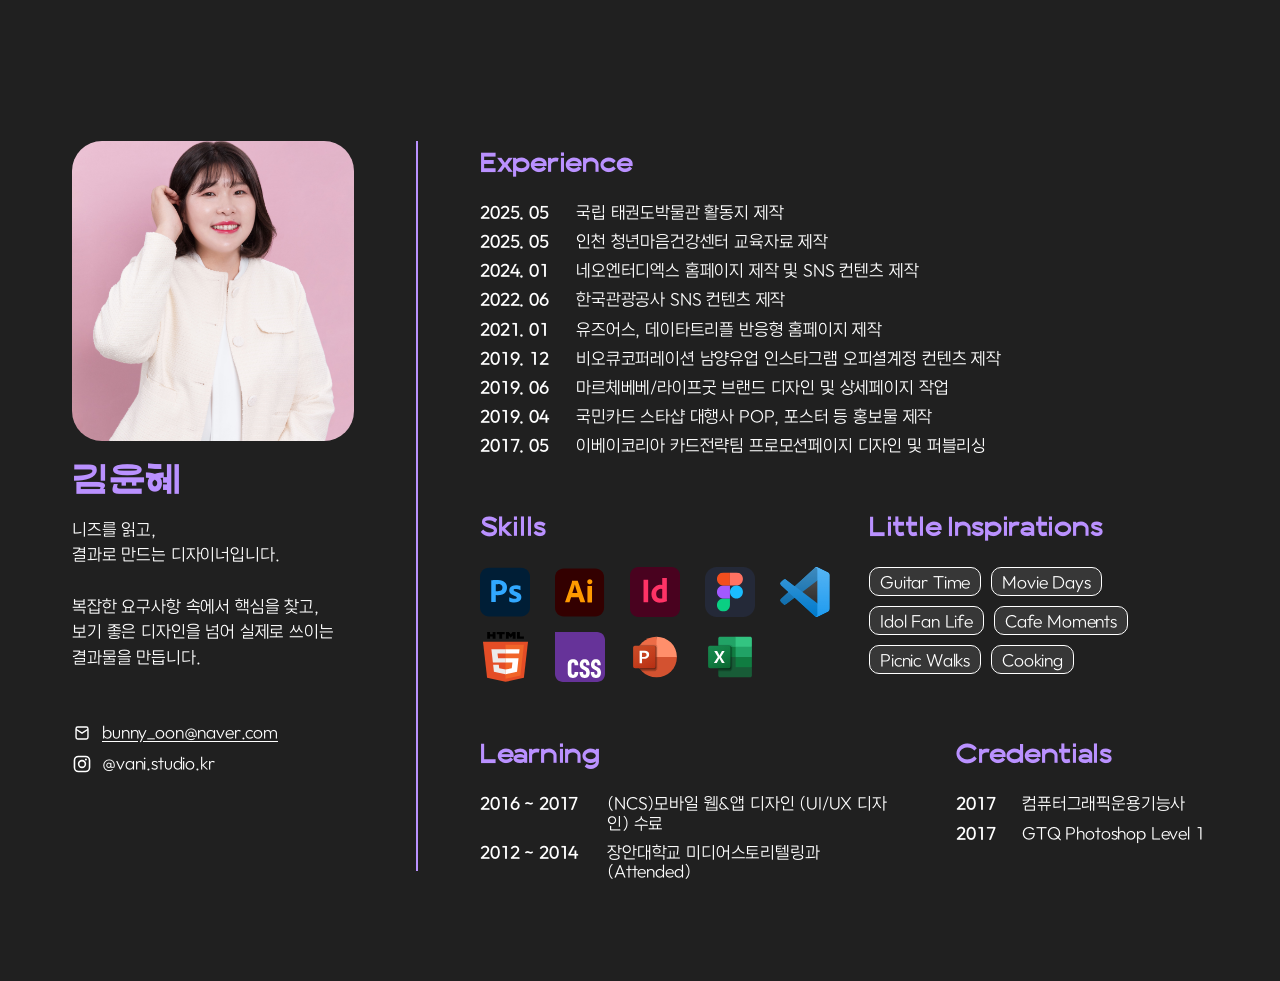
==== commit d5f40d1a: "260516 동기화 260516 동기화" ====
--- a/about.html
+++ b/about.html
@@ -1,4 +1,4 @@
-<!DOCTYPE html>
+﻿<!DOCTYPE html>
 <html lang="ko">
   <head>
     <meta charset="UTF-8" />
@@ -24,26 +24,7 @@
     <meta name="theme-color" content="#ffffff" />
   </head>
   <body>
-    <header class="site-header">
-      <div class="container header-inner">
-        <nav class="nav nav-left" aria-label="주요 메뉴">
-          <a class="active" href="about.html">about</a>
-          <a href="work.html">Work</a>
-          <a href="contact.html">Contact</a>
-        </nav>
-        <a class="logo logo-placeholder" href="index.html" aria-label="VANI 로고">
-          <img class="logo-image" src="logo.svg" alt="VANI 로고" />
-        </a>
-        <div class="header-social" aria-label="소셜 링크">
-          <a class="social-link" href="https://www.instagram.com/vani.studio.kr/" target="_blank" rel="noopener noreferrer" aria-label="인스타그램">
-            <svg viewBox="0 0 24 24" aria-hidden="true"><path d="M7.8 2h8.4A5.8 5.8 0 0 1 22 7.8v8.4a5.8 5.8 0 0 1-5.8 5.8H7.8A5.8 5.8 0 0 1 2 16.2V7.8A5.8 5.8 0 0 1 7.8 2Zm0 1.9A3.9 3.9 0 0 0 3.9 7.8v8.4a3.9 3.9 0 0 0 3.9 3.9h8.4a3.9 3.9 0 0 0 3.9-3.9V7.8a3.9 3.9 0 0 0-3.9-3.9H7.8Zm8.9 1.4a1.2 1.2 0 1 1 0 2.4 1.2 1.2 0 0 1 0-2.4ZM12 7a5 5 0 1 1 0 10 5 5 0 0 1 0-10Zm0 1.9a3.1 3.1 0 1 0 0 6.2 3.1 3.1 0 0 0 0-6.2Z" /></svg>
-          </a>
-          <a class="social-link" href="https://open.kakao.com/me/vanistudio" target="_blank" rel="noopener noreferrer" aria-label="카카오톡">
-            <svg viewBox="0 0 24 24" aria-hidden="true"><path d="M12 3C6.48 3 2 6.47 2 10.76c0 2.72 1.78 5.11 4.47 6.48l-.9 3.3a.64.64 0 0 0 .94.7l3.7-2.28c.58.08 1.18.12 1.79.12 5.52 0 10-3.47 10-7.76S17.52 3 12 3Zm3.52 9.13H8.48a.8.8 0 1 1 0-1.6h7.04a.8.8 0 1 1 0 1.6Z" /></svg>
-          </a>
-        </div>
-      </div>
-    </header>
+    <div id="site-header" data-active-page="about.html"></div>
 
     <main class="about-page" aria-label="About page">
       <section class="resume-section" aria-labelledby="resume-title">
@@ -140,5 +121,7 @@
         </div>
       </section>
     </main>
+    <script src="script.js"></script>
   </body>
 </html>
+
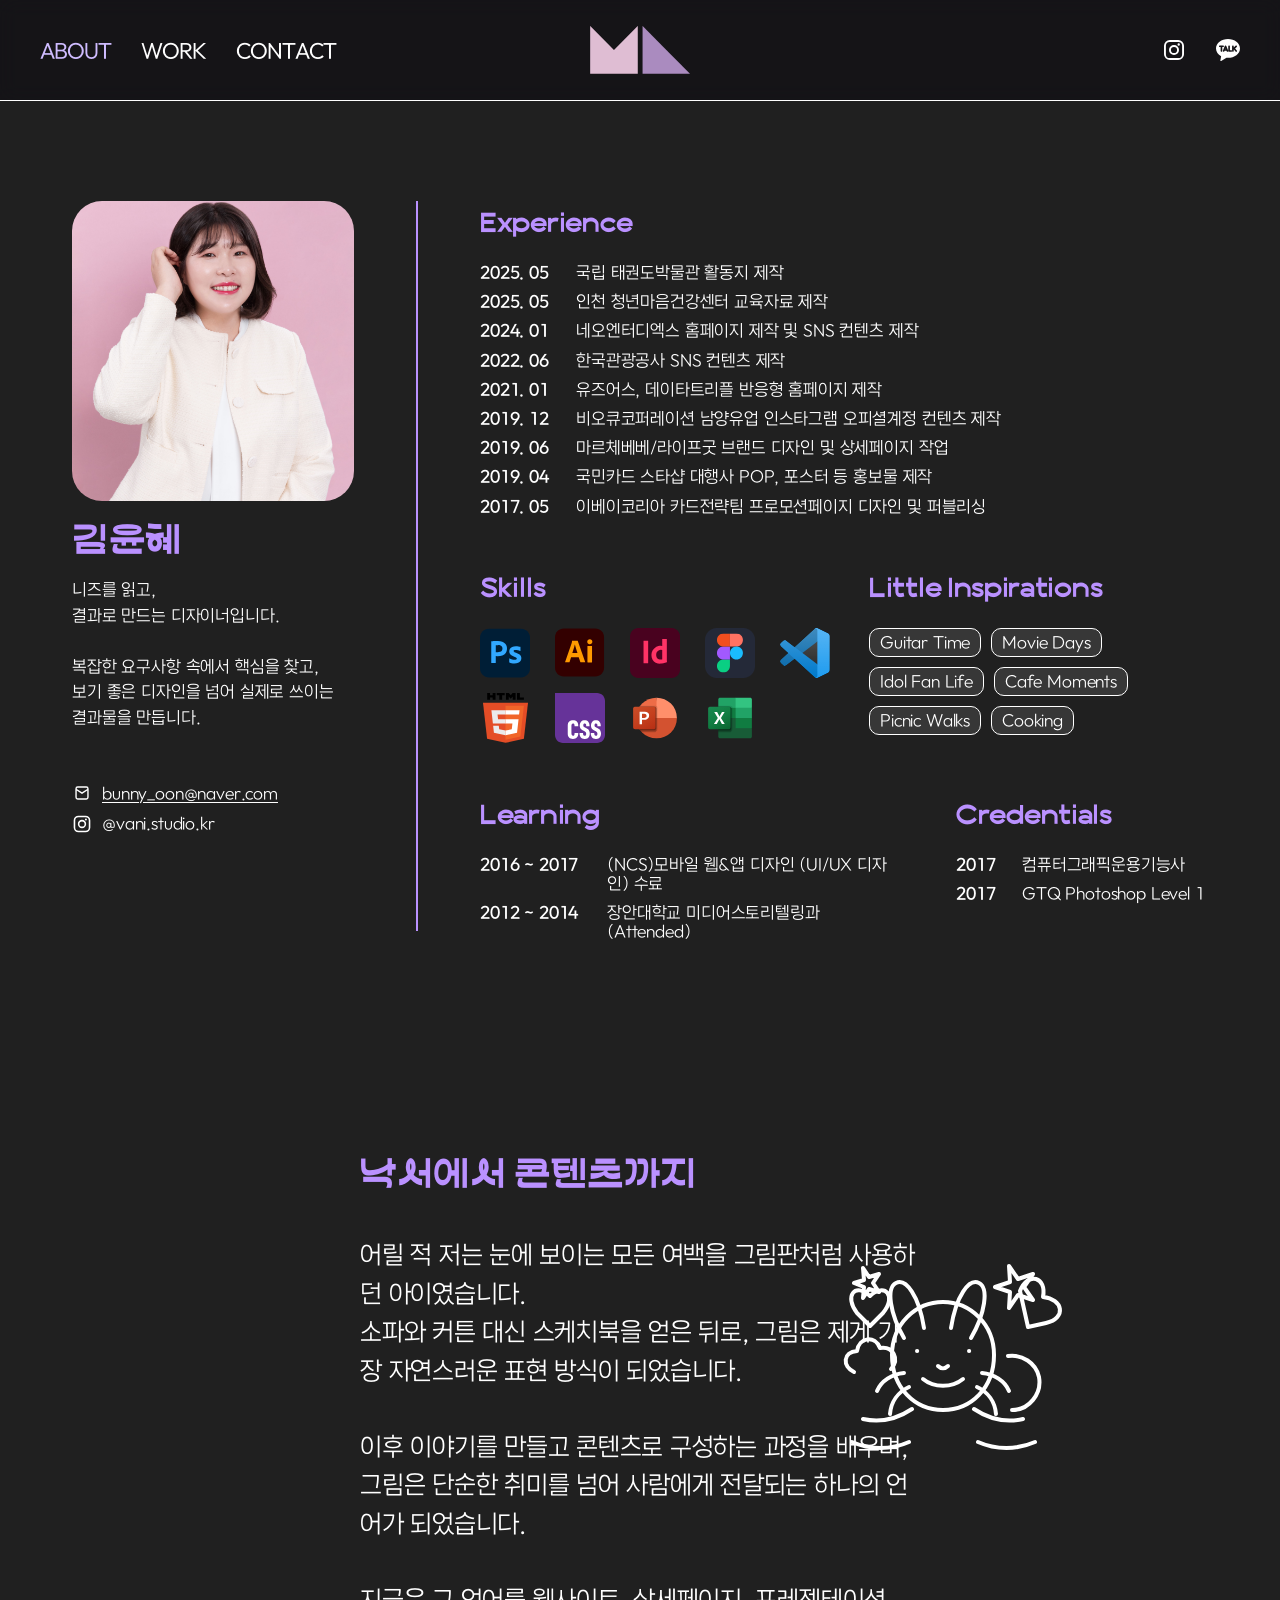
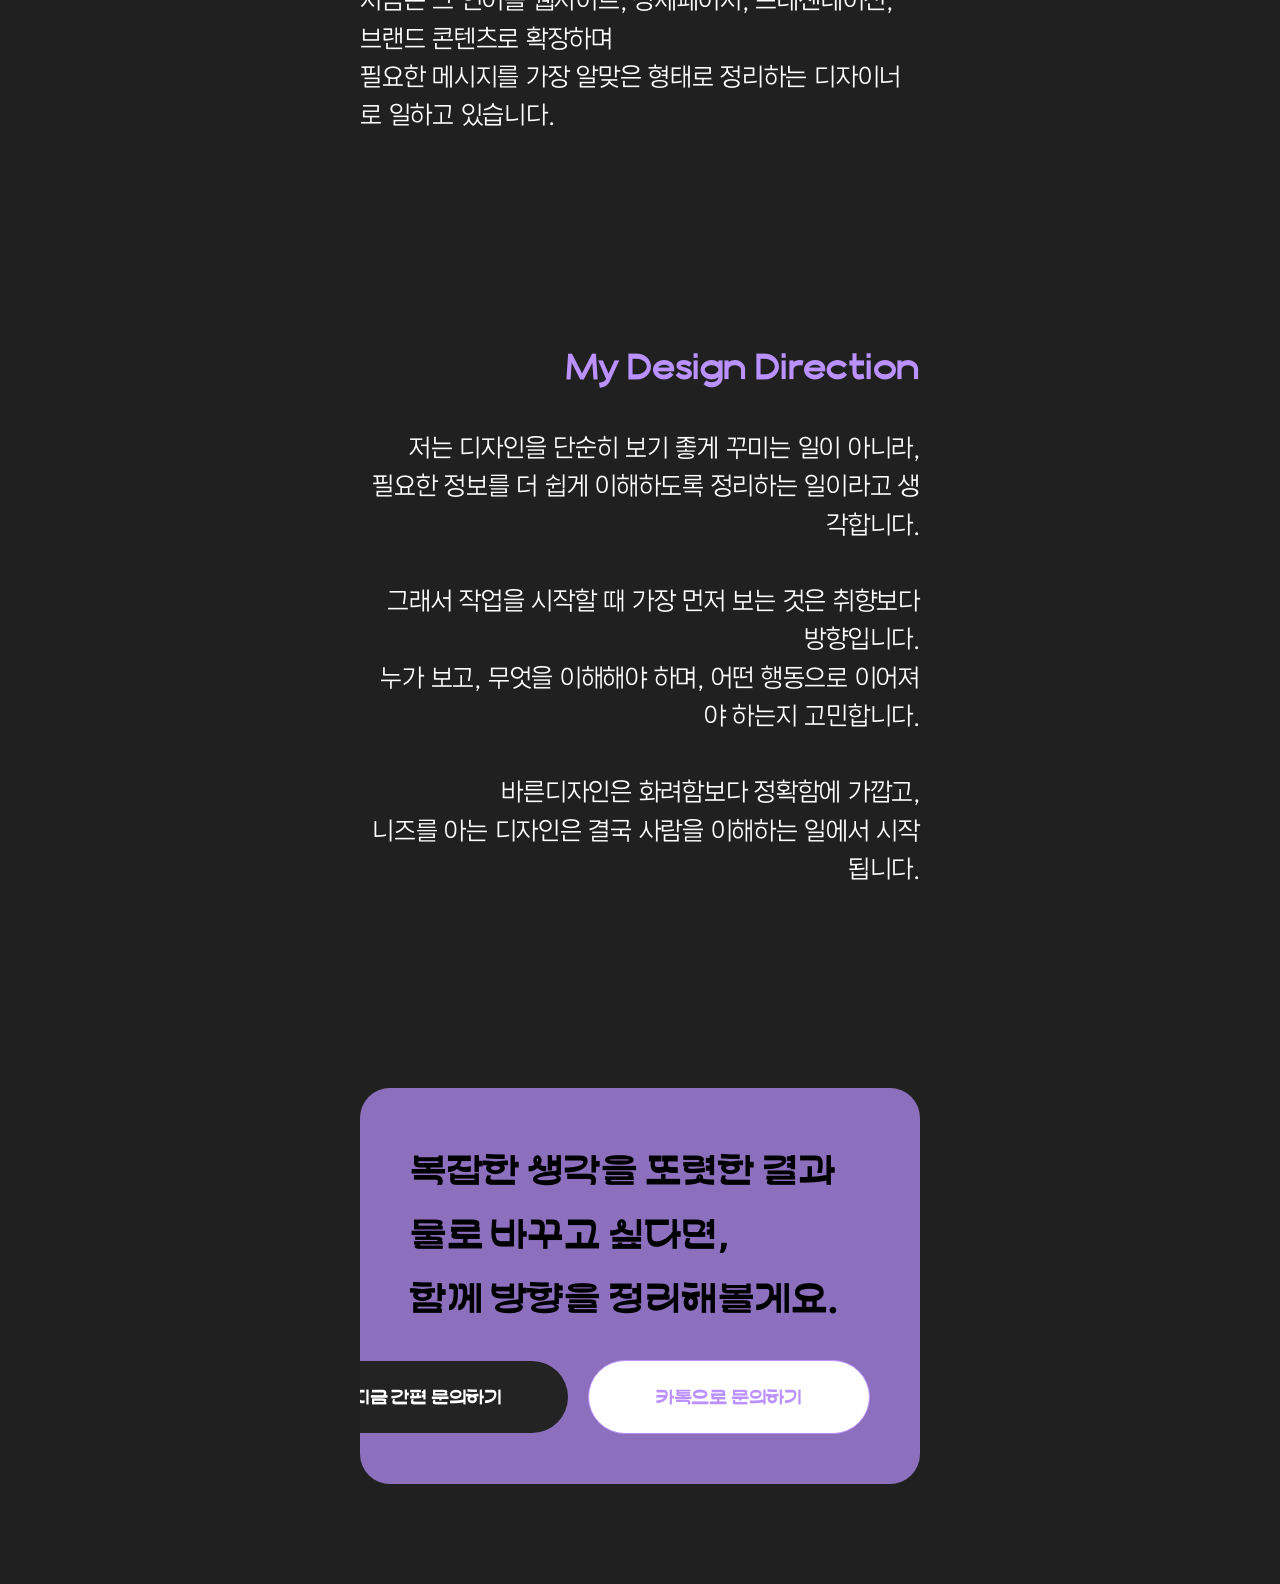
==== commit eac2d261: "서머리는 한글로 써도 되겠지 어바웃페이지 내용 추가 제작" ====
--- a/about.html
+++ b/about.html
@@ -120,6 +120,52 @@
           </div>
         </div>
       </section>
+
+      <section class="story-section story-section-01" aria-labelledby="story-title-01">
+        <div class="story-inner">
+          <div class="story-copy">
+            <h2 id="story-title-01">낙서에서 콘텐츠까지</h2>
+            <div class="story-text">
+              <p>어릴 적 저는 눈에 보이는 모든 여백을 그림판처럼 사용하던 아이였습니다.</p>
+              <p>소파와 커튼 대신 스케치북을 얻은 뒤로, 그림은 제게 가장 자연스러운 표현 방식이 되었습니다.</p>
+              <p>이후 이야기를 만들고 콘텐츠로 구성하는 과정을 배우며,</p>
+              <p>그림은 단순한 취미를 넘어 사람에게 전달되는 하나의 언어가 되었습니다.</p>
+              <p>지금은 그 언어를 웹사이트, 상세페이지, 프레젠테이션, 브랜드 콘텐츠로 확장하며</p>
+              <p>필요한 메시지를 가장 알맞은 형태로 정리하는 디자이너로 일하고 있습니다.</p>
+            </div>
+          </div>
+          <img class="story-doodle" src="img/story_doodle.svg" alt="" aria-hidden="true" />
+        </div>
+      </section>
+
+      <section class="story-section story-section-02" aria-labelledby="story-title-02">
+        <div class="story-inner story-inner-right">
+          <div class="story-copy">
+            <h2 id="story-title-02">My Design Direction</h2>
+            <div class="story-text">
+              <p>저는 디자인을 단순히 보기 좋게 꾸미는 일이 아니라,</p>
+              <p>필요한 정보를 더 쉽게 이해하도록 정리하는 일이라고 생각합니다.</p>
+              <p>그래서 작업을 시작할 때 가장 먼저 보는 것은 취향보다 방향입니다.</p>
+              <p>누가 보고, 무엇을 이해해야 하며, 어떤 행동으로 이어져야 하는지 고민합니다.</p>
+              <p>바른디자인은 화려함보다 정확함에 가깝고,</p>
+              <p>니즈를 아는 디자인은 결국 사람을 이해하는 일에서 시작됩니다.</p>
+            </div>
+          </div>
+        </div>
+      </section>
+
+      <section class="story-section story-section-03" aria-label="문의하기">
+        <div class="story-cta">
+          <h2>
+            복잡한 생각을 또렷한 결과물로 바꾸고 싶다면,<br />
+            함께 방향을 정리해볼게요.
+          </h2>
+          <div class="story-actions">
+            <a class="story-btn story-btn-dark" href="contact.html">지금 간편 문의하기</a>
+            <a class="story-btn story-btn-light" href="https://open.kakao.com/me/vanistudio" target="_blank" rel="noopener noreferrer">카톡으로 문의하기</a>
+          </div>
+        </div>
+      </section>
     </main>
     <script src="script.js"></script>
   </body>
--- a/styles.css
+++ b/styles.css
@@ -208,6 +208,8 @@
 body {
   margin: 0;
   padding: 0;
+  max-width: 100%;
+  overflow-x: hidden;
   font-family: "AtoZ", "Pretendard", sans-serif;
   font-weight: 300;
   background: var(--bg);
@@ -258,7 +260,8 @@
 .site-header {
   position: sticky;
   top: 0;
-  z-index: 1000;
+  z-index: 1400;
+  -webkit-backdrop-filter: blur(10px);
   backdrop-filter: blur(10px);
   background: rgba(35, 35, 35, 0.5);
   border-bottom: 1px solid #fff;
@@ -289,6 +292,8 @@
   align-items: center;
   justify-content: center;
   justify-self: center;
+  grid-column: 2;
+  grid-row: 1;
 }
 
 .logo-image {
@@ -303,6 +308,8 @@
   align-items: center;
   gap: 30px;
   font-size: 20px;
+  grid-column: 1;
+  grid-row: 1;
 }
 
 .nav-left {
@@ -330,6 +337,7 @@
   background: transparent;
   color: var(--text);
   font-size: 1.5rem;
+  cursor: pointer;
 }
 
 .header-social {
@@ -337,6 +345,8 @@
   justify-content: flex-end;
   justify-self: end;
   gap: 30px;
+  grid-column: 3;
+  grid-row: 1;
 }
 
 .social-link {
@@ -351,6 +361,16 @@
   width: 100%;
   height: 100%;
   fill: currentColor;
+}
+
+.social-link img {
+  width: 100%;
+  height: 100%;
+  object-fit: contain;
+}
+
+.menu-backdrop {
+  display: none;
 }
 
 .social-link:hover,
@@ -872,7 +892,7 @@
   display: flex;
   align-items: flex-start;
   justify-content: center;
-  padding: clamp(90px, 11vw, 200px) clamp(24px, 6vw, 72px) 100px;
+  padding: 100px clamp(24px, 6vw, 72px) 100px;
 }
 
 .resume-shell {
@@ -1074,6 +1094,133 @@
   min-width: 42px;
 }
 
+.story-section {
+  position: relative;
+  background: #202020;
+  color: #fff;
+}
+
+.story-inner {
+  position: relative;
+  min-height: 598px;
+  display: flex;
+  align-items: center;
+  justify-content: center;
+  padding: 100px 360px;
+}
+
+.story-copy {
+  position: relative;
+  z-index: 1;
+  width: 100%;
+}
+
+.story-copy h2 {
+  margin: 0 0 30px;
+  font-family: "HsJandari", "AtoZ", "Pretendard", sans-serif;
+  font-size: 40px;
+  font-weight: normal;
+  line-height: 1.6;
+  letter-spacing: -0.01em;
+  color: #ba91ff;
+}
+
+.story-text {
+  font-size: 24px;
+  font-weight: 300;
+  line-height: 1.6;
+  letter-spacing: -0.01em;
+}
+
+.story-text p {
+  margin: 0;
+}
+
+.story-text p + p {
+  margin-top: 0;
+}
+
+.story-text p:nth-child(3),
+.story-text p:nth-child(5) {
+  margin-top: 38px;
+}
+
+.story-doodle {
+  position: absolute;
+  top: 24.22%;
+  right: 16.76%;
+  width: 244px;
+  height: 244px;
+  object-fit: contain;
+  pointer-events: none;
+}
+
+.story-inner-right {
+  text-align: right;
+}
+
+.story-section-03 {
+  padding: 100px 360px;
+}
+
+.story-cta {
+  width: 100%;
+  min-height: 330px;
+  display: flex;
+  flex-direction: column;
+  align-items: flex-end;
+  justify-content: center;
+  gap: 30px;
+  padding: 50px;
+  border-radius: 30px;
+  background: rgba(186, 145, 255, 0.7);
+  overflow: hidden;
+}
+
+.story-cta h2 {
+  width: 100%;
+  margin: 0;
+  font-family: "HsJandari", "AtoZ", "Pretendard", sans-serif;
+  font-size: 40px;
+  font-weight: normal;
+  line-height: 1.6;
+  letter-spacing: -0.01em;
+  color: #000;
+}
+
+.story-actions {
+  display: flex;
+  align-items: center;
+  gap: 20px;
+}
+
+.story-btn {
+  width: 282px;
+  min-height: 72px;
+  display: inline-flex;
+  align-items: center;
+  justify-content: center;
+  padding: 20px 50px;
+  border-radius: 100px;
+  font-family: "HsJandari", "AtoZ", "Pretendard", sans-serif;
+  font-size: 20px;
+  font-weight: normal;
+  line-height: 1.6;
+  letter-spacing: -0.01em;
+  text-align: center;
+}
+
+.story-btn-dark {
+  background: #232323;
+  color: #fff;
+}
+
+.story-btn-light {
+  border: 1px solid #ba91ff;
+  background: #fff;
+  color: #ba91ff;
+}
+
 .work-page {
   min-height: calc(100vh - 100px);
 }
@@ -1225,6 +1372,11 @@
     padding-top: 80px;
   }
 
+  .story-inner,
+  .story-section-03 {
+    padding-inline: 72px;
+  }
+
   .resume-shell {
     grid-template-columns: minmax(0, 1fr);
     gap: 42px;
@@ -1311,6 +1463,80 @@
 @media (max-width: 760px) {
   .resume-section {
     padding: 56px 1rem 72px;
+  }
+
+  .story-inner {
+    min-height: auto;
+    padding: 50px 20px;
+  }
+
+  .story-section-01 .story-inner {
+    min-height: 620px;
+    align-items: flex-start;
+    padding-bottom: 200px;
+  }
+
+  .story-section-02 .story-inner {
+    min-height: 470px;
+  }
+
+  .story-copy h2 {
+    margin-bottom: 10px;
+    font-size: 30px;
+    line-height: 1.6;
+    letter-spacing: -0.01em;
+  }
+
+  .story-text {
+    font-size: 16px;
+    line-height: 1.6;
+    letter-spacing: -0.01em;
+  }
+
+  .story-section-01 .story-text p:nth-child(3),
+  .story-section-01 .story-text p:nth-child(5),
+  .story-section-02 .story-text p:nth-child(3),
+  .story-section-02 .story-text p:nth-child(5) {
+    margin-top: 26px;
+  }
+
+  .story-doodle {
+    top: auto;
+    right: 20px;
+    bottom: 108px;
+    width: 99px;
+    height: 108px;
+  }
+
+  .story-section-03 {
+    padding: 50px 20px;
+  }
+
+  .story-cta {
+    min-height: 474px;
+    align-items: center;
+    justify-content: center;
+    gap: 30px;
+    padding: 50px;
+  }
+
+  .story-cta h2 {
+    font-size: 30px;
+    line-height: 1.2;
+    letter-spacing: -0.01em;
+  }
+
+  .story-actions {
+    width: 100%;
+    flex-direction: column;
+    gap: 20px;
+  }
+
+  .story-btn {
+    width: 100%;
+    min-height: 72px;
+    padding: 20px 28px;
+    font-size: 20px;
   }
 
   .resume-shell {
@@ -1363,48 +1589,120 @@
     padding-inline: 1rem;
   }
 
+  .site-header {
+    position: sticky;
+    top: 0;
+    z-index: 1400;
+    -webkit-backdrop-filter: blur(10px);
+    backdrop-filter: blur(10px);
+    background: rgba(35, 35, 35, 0.5);
+  }
+
+  .site-header .container {
+    width: 100%;
+    padding-inline: 20px;
+  }
+
   .header-inner {
-    min-height: 100px;
-    grid-template-columns: auto 1fr;
-    gap: 12px 20px;
-    align-content: center;
+    min-height: 65px;
+    grid-template-columns: 50px 1fr 24px;
+    gap: 0;
+    align-items: center;
   }
 
   .menu-toggle {
-    display: none;
+    position: relative;
+    z-index: 1301;
+    grid-column: 3;
+    grid-row: 1;
+    display: inline-flex;
+    width: 24px;
+    height: 24px;
+    flex-direction: column;
+    justify-content: center;
+    gap: 4px;
+    padding: 0;
+    color: #fff;
+    justify-self: end;
+  }
+
+  .menu-toggle span {
+    display: block;
+    width: 19px;
+    height: 2px;
+    margin-left: auto;
+    background: currentColor;
+    border-radius: 999px;
   }
 
   .nav {
-    position: static;
-    grid-column: 1 / -1;
+    position: fixed;
+    top: 66px;
+    right: 0;
+    z-index: 1300;
     display: flex;
-    flex-direction: row;
-    gap: 18px;
-    min-width: 0;
-    padding: 0;
-    background: transparent;
+    width: 288px;
+    max-width: calc(100vw - 72px);
+    height: calc(100vh - 66px);
+    flex-direction: column;
+    align-items: flex-start;
+    gap: 30px;
+    padding: 50px;
+    background: rgba(35, 35, 35, 0.9);
     border: 0;
     border-radius: 0;
-    font-size: 14px;
+    font-size: 20px;
+    -webkit-backdrop-filter: blur(10px);
+    backdrop-filter: blur(10px);
+    transform: translateX(100%);
+    opacity: 0;
+    pointer-events: none;
+    transition: transform 0.28s ease, opacity 0.28s ease;
+  }
+
+  .nav a {
+    line-height: 1;
   }
 
   .nav.open {
-    display: flex;
+    transform: translateX(0);
+    opacity: 1;
+    pointer-events: auto;
   }
 
   .nav-left {
-    justify-self: start;
+    justify-self: unset;
   }
 
   .logo-placeholder {
     margin-inline: 0;
-    width: 80px;
-    height: 40px;
+    grid-column: 1;
+    width: 50px;
+    height: 25px;
     justify-self: start;
   }
 
   .header-social {
     display: none;
+  }
+
+  .menu-backdrop {
+    position: fixed;
+    inset: 66px 0 0;
+    z-index: 1299;
+    display: block;
+    border: 0;
+    background: transparent;
+    opacity: 0;
+    pointer-events: none;
+  }
+
+  body.menu-open {
+    overflow: hidden;
+  }
+
+  body.menu-open .menu-backdrop {
+    pointer-events: auto;
   }
 
   .floating-sns {
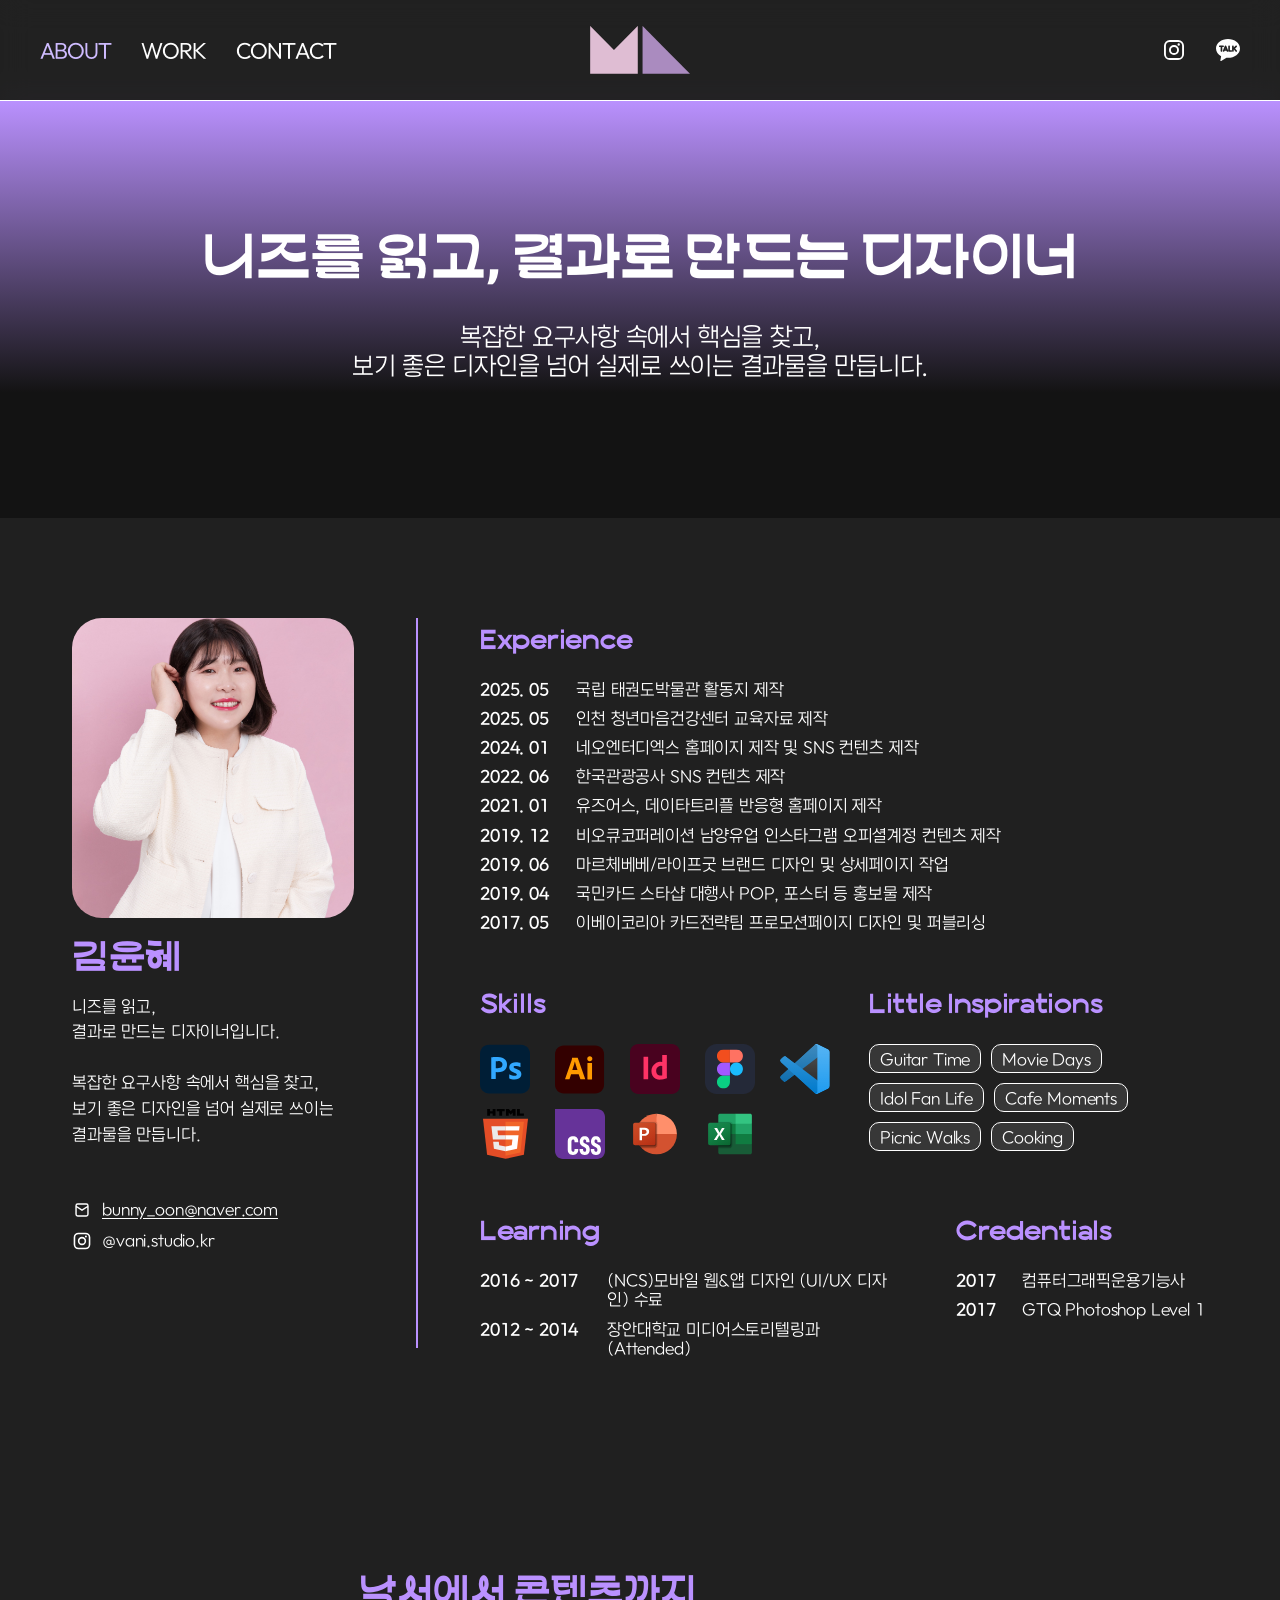
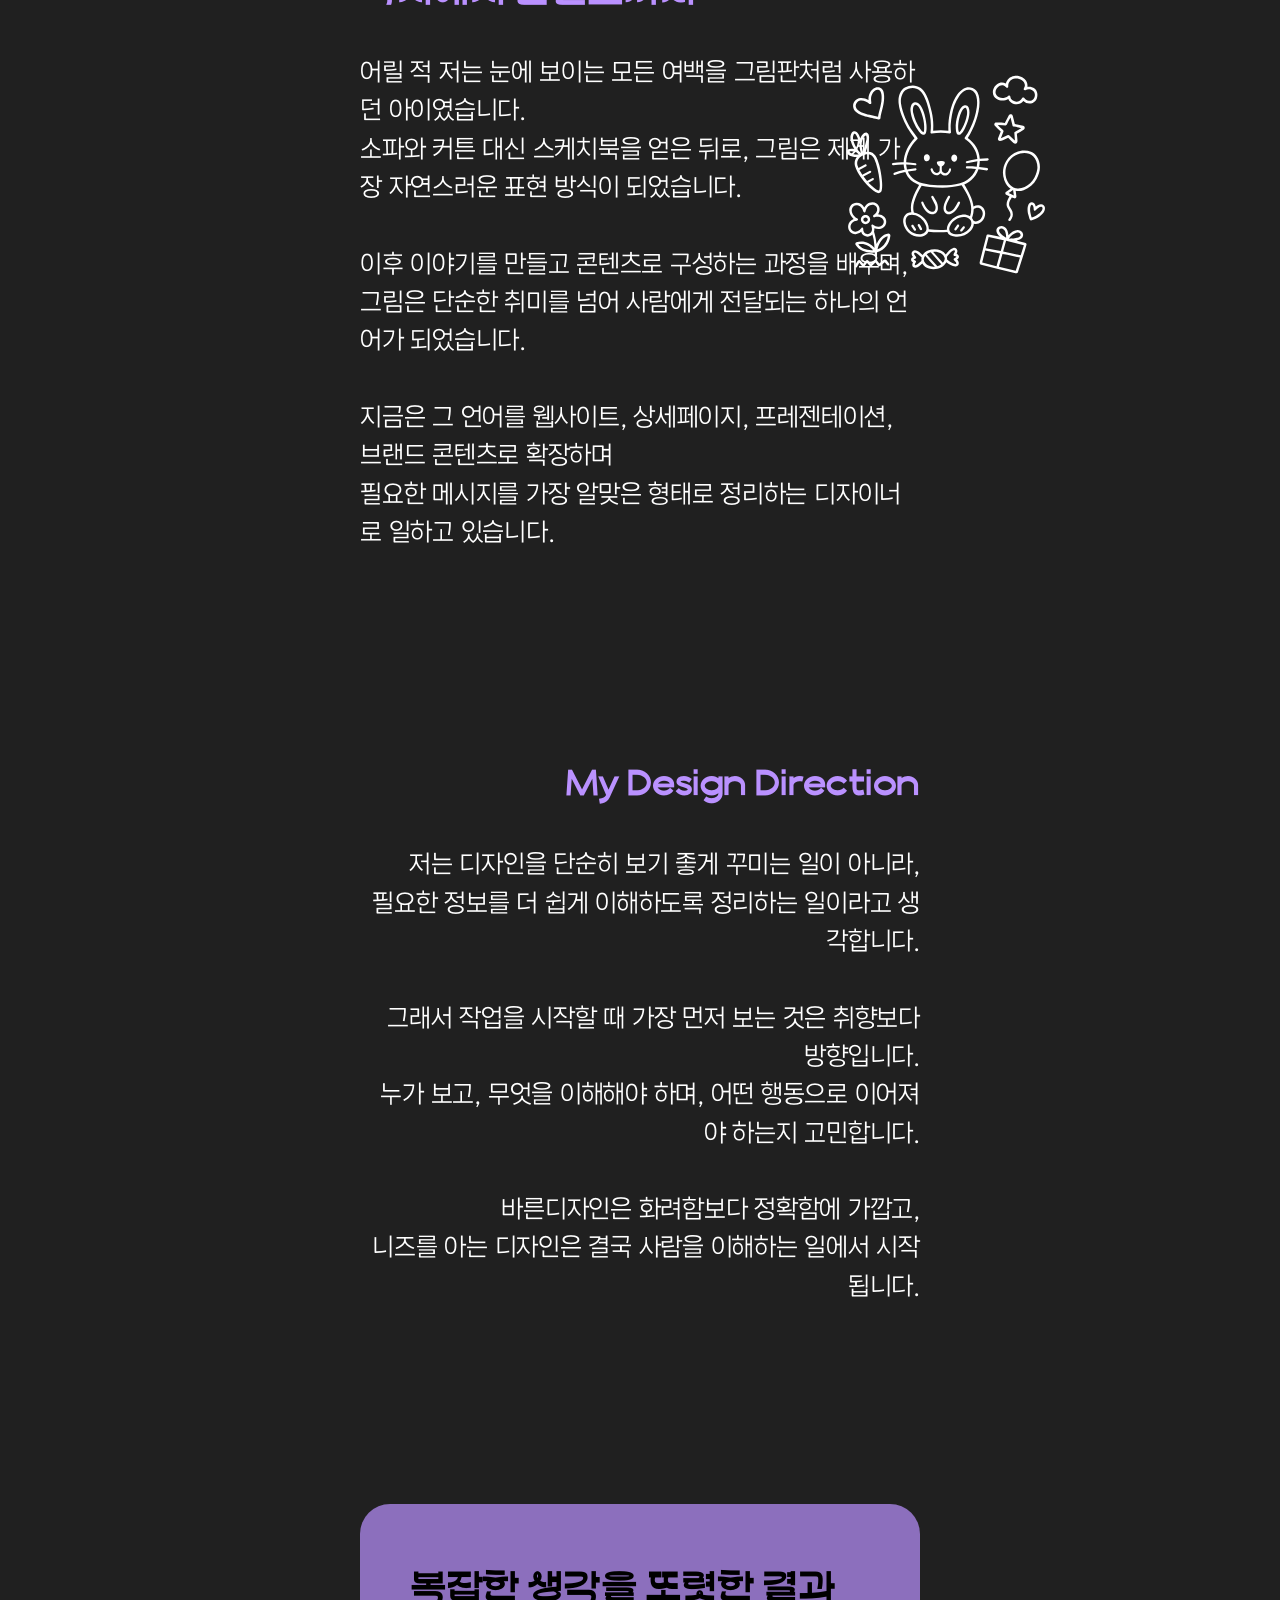
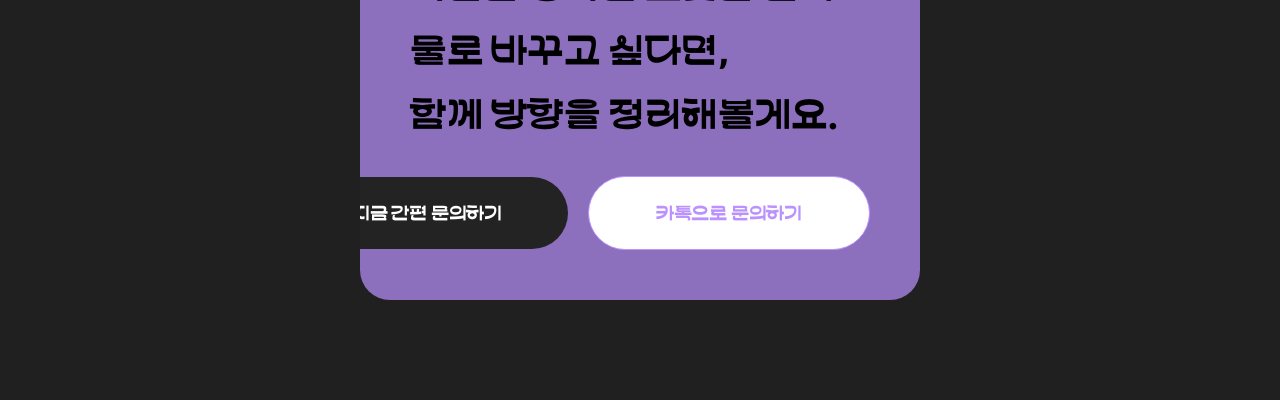
==== commit 349bf497: "어바웃 수정 어바웃에 히어로 추가" ====
--- a/about.html
+++ b/about.html
@@ -27,6 +27,16 @@
     <div id="site-header" data-active-page="about.html"></div>
 
     <main class="about-page" aria-label="About page">
+      <section class="about-hero-section" aria-labelledby="about-hero-title">
+        <div class="about-hero-copy">
+          <h1 id="about-hero-title">니즈를 읽고, 결과로 만드는 디자이너</h1>
+          <p>
+            복잡한 요구사항 속에서 핵심을 찾고,<br />
+            보기 좋은 디자인을 넘어 실제로 쓰이는 결과물을 만듭니다.
+          </p>
+        </div>
+      </section>
+
       <section class="resume-section" aria-labelledby="resume-title">
         <div class="resume-shell">
           <aside class="resume-profile" aria-label="Profile">
--- a/styles.css
+++ b/styles.css
@@ -258,13 +258,19 @@
 }
 
 .site-header {
-  position: sticky;
+  position: fixed;
   top: 0;
-  z-index: 1400;
-  -webkit-backdrop-filter: blur(10px);
-  backdrop-filter: blur(10px);
+  left: 0;
+  z-index: 3000;
+  width: 100%;
+  -webkit-backdrop-filter: blur(14px);
+  backdrop-filter: blur(14px);
   background: rgba(35, 35, 35, 0.5);
   border-bottom: 1px solid #fff;
+}
+
+main {
+  padding-top: 100px;
 }
 
 .site-header .container {
@@ -384,7 +390,8 @@
 }
 
 .hero {
-  min-height: calc(100vh - 100px);
+  min-height: 100vh;
+  margin-top: -100px;
   display: block;
   position: relative;
   padding: 0;
@@ -397,7 +404,7 @@
   display: grid;
   align-items: center;
   width: 100%;
-  min-height: calc(100vh - 100px);
+  min-height: 100vh;
   margin: 0;
   padding: 0;
   z-index: 2;
@@ -887,8 +894,45 @@
   background: #202020;
 }
 
+.about-hero-section {
+  min-height: 412px;
+  display: flex;
+  align-items: center;
+  justify-content: center;
+  padding: 120px 24px 138px;
+  background: linear-gradient(180deg, #ba91ff 0%, #131313 70%);
+  color: #fff;
+  text-align: center;
+}
+
+.about-hero-copy {
+  display: flex;
+  flex-direction: column;
+  align-items: center;
+  gap: 30px;
+}
+
+.about-hero-copy h1 {
+  margin: 0;
+  font-family: "HsJandari", "AtoZ", "Pretendard", sans-serif;
+  font-size: 60px;
+  font-weight: normal;
+  line-height: 1.2;
+  letter-spacing: -0.01em;
+  color: #fff;
+}
+
+.about-hero-copy p {
+  margin: 0;
+  color: #fff;
+  font-size: 24px;
+  font-weight: 300;
+  line-height: 1.2;
+  letter-spacing: -0.01em;
+}
+
 .resume-section {
-  min-height: calc(100vh - 100px);
+  min-height: 100vh;
   display: flex;
   align-items: flex-start;
   justify-content: center;
@@ -1368,6 +1412,19 @@
 }
 
 @media (max-width: 900px) {
+  .about-hero-section {
+    min-height: 360px;
+    padding: 104px 24px 118px;
+  }
+
+  .about-hero-copy h1 {
+    font-size: 44px;
+  }
+
+  .about-hero-copy p {
+    font-size: 20px;
+  }
+
   .resume-section {
     padding-top: 80px;
   }
@@ -1412,7 +1469,7 @@
   }
 
   .hero-inner {
-    min-height: calc(100vh - 100px);
+    min-height: 100vh;
   }
 
   .hero-copy {
@@ -1461,6 +1518,26 @@
 }
 
 @media (max-width: 760px) {
+  .about-hero-section {
+    min-height: 312px;
+    padding: 86px 20px 92px;
+  }
+
+  .about-hero-copy {
+    gap: 18px;
+  }
+
+  .about-hero-copy h1 {
+    font-size: 32px;
+    line-height: 1.25;
+    white-space: normal;
+  }
+
+  .about-hero-copy p {
+    font-size: 16px;
+    line-height: 1.45;
+  }
+
   .resume-section {
     padding: 56px 1rem 72px;
   }
@@ -1560,19 +1637,38 @@
   .resume-list,
   .resume-list.compact {
     grid-template-columns: 1fr;
-    row-gap: 6px;
-    font-size: 15px;
+    row-gap: 0;
+    font-size: 16px;
+    line-height: 1.6;
   }
 
   .resume-list p {
-    margin-bottom: 8px;
+    margin-bottom: 20px;
+    color: #fff;
+    font-weight: 300;
   }
 
   .resume-list time,
   .resume-list.compact time,
   .resume-list.credentials time {
     min-width: 0;
-    color: #ba91ff;
+    color: #fff;
+    font-weight: 600;
+  }
+
+  .resume-list.credentials {
+    grid-template-columns: max-content minmax(0, 1fr);
+    column-gap: 24px;
+    row-gap: 10px;
+  }
+
+  .resume-list.credentials time {
+    min-width: 42px;
+  }
+
+  .resume-list.credentials p {
+    margin-bottom: 0;
+    font-weight: 400;
   }
 
   .skill-grid {
@@ -1589,13 +1685,8 @@
     padding-inline: 1rem;
   }
 
-  .site-header {
-    position: sticky;
-    top: 0;
-    z-index: 1400;
-    -webkit-backdrop-filter: blur(10px);
-    backdrop-filter: blur(10px);
-    background: rgba(35, 35, 35, 0.5);
+  main {
+    padding-top: 65px;
   }
 
   .site-header .container {
@@ -1639,7 +1730,7 @@
     position: fixed;
     top: 66px;
     right: 0;
-    z-index: 1300;
+    z-index: 2900;
     display: flex;
     width: 288px;
     max-width: calc(100vw - 72px);
@@ -1648,12 +1739,15 @@
     align-items: flex-start;
     gap: 30px;
     padding: 50px;
-    background: rgba(35, 35, 35, 0.9);
+    overflow: hidden;
+    background: rgba(15, 15, 15, 0.72);
+    background-clip: padding-box;
     border: 0;
     border-radius: 0;
     font-size: 20px;
-    -webkit-backdrop-filter: blur(10px);
-    backdrop-filter: blur(10px);
+    -webkit-backdrop-filter: blur(24px) saturate(160%);
+    backdrop-filter: blur(24px) saturate(160%);
+    box-shadow: inset 1px 0 0 rgba(255, 255, 255, 0.08), 0 18px 50px rgba(0, 0, 0, 0.28);
     transform: translateX(100%);
     opacity: 0;
     pointer-events: none;
@@ -1689,7 +1783,7 @@
   .menu-backdrop {
     position: fixed;
     inset: 66px 0 0;
-    z-index: 1299;
+    z-index: 2890;
     display: block;
     border: 0;
     background: transparent;
@@ -1703,6 +1797,12 @@
 
   body.menu-open .menu-backdrop {
     pointer-events: auto;
+  }
+
+  @supports not ((backdrop-filter: blur(1px)) or (-webkit-backdrop-filter: blur(1px))) {
+    .nav {
+      background: rgba(15, 15, 15, 0.94);
+    }
   }
 
   .floating-sns {
@@ -1741,11 +1841,12 @@
   }
 
   .hero {
-    min-height: clamp(500px, 78svh, 640px);
+    min-height: 100svh;
+    margin-top: -65px;
   }
 
   .hero-inner {
-    min-height: clamp(500px, 78svh, 640px);
+    min-height: 100svh;
     align-items: center;
   }
 
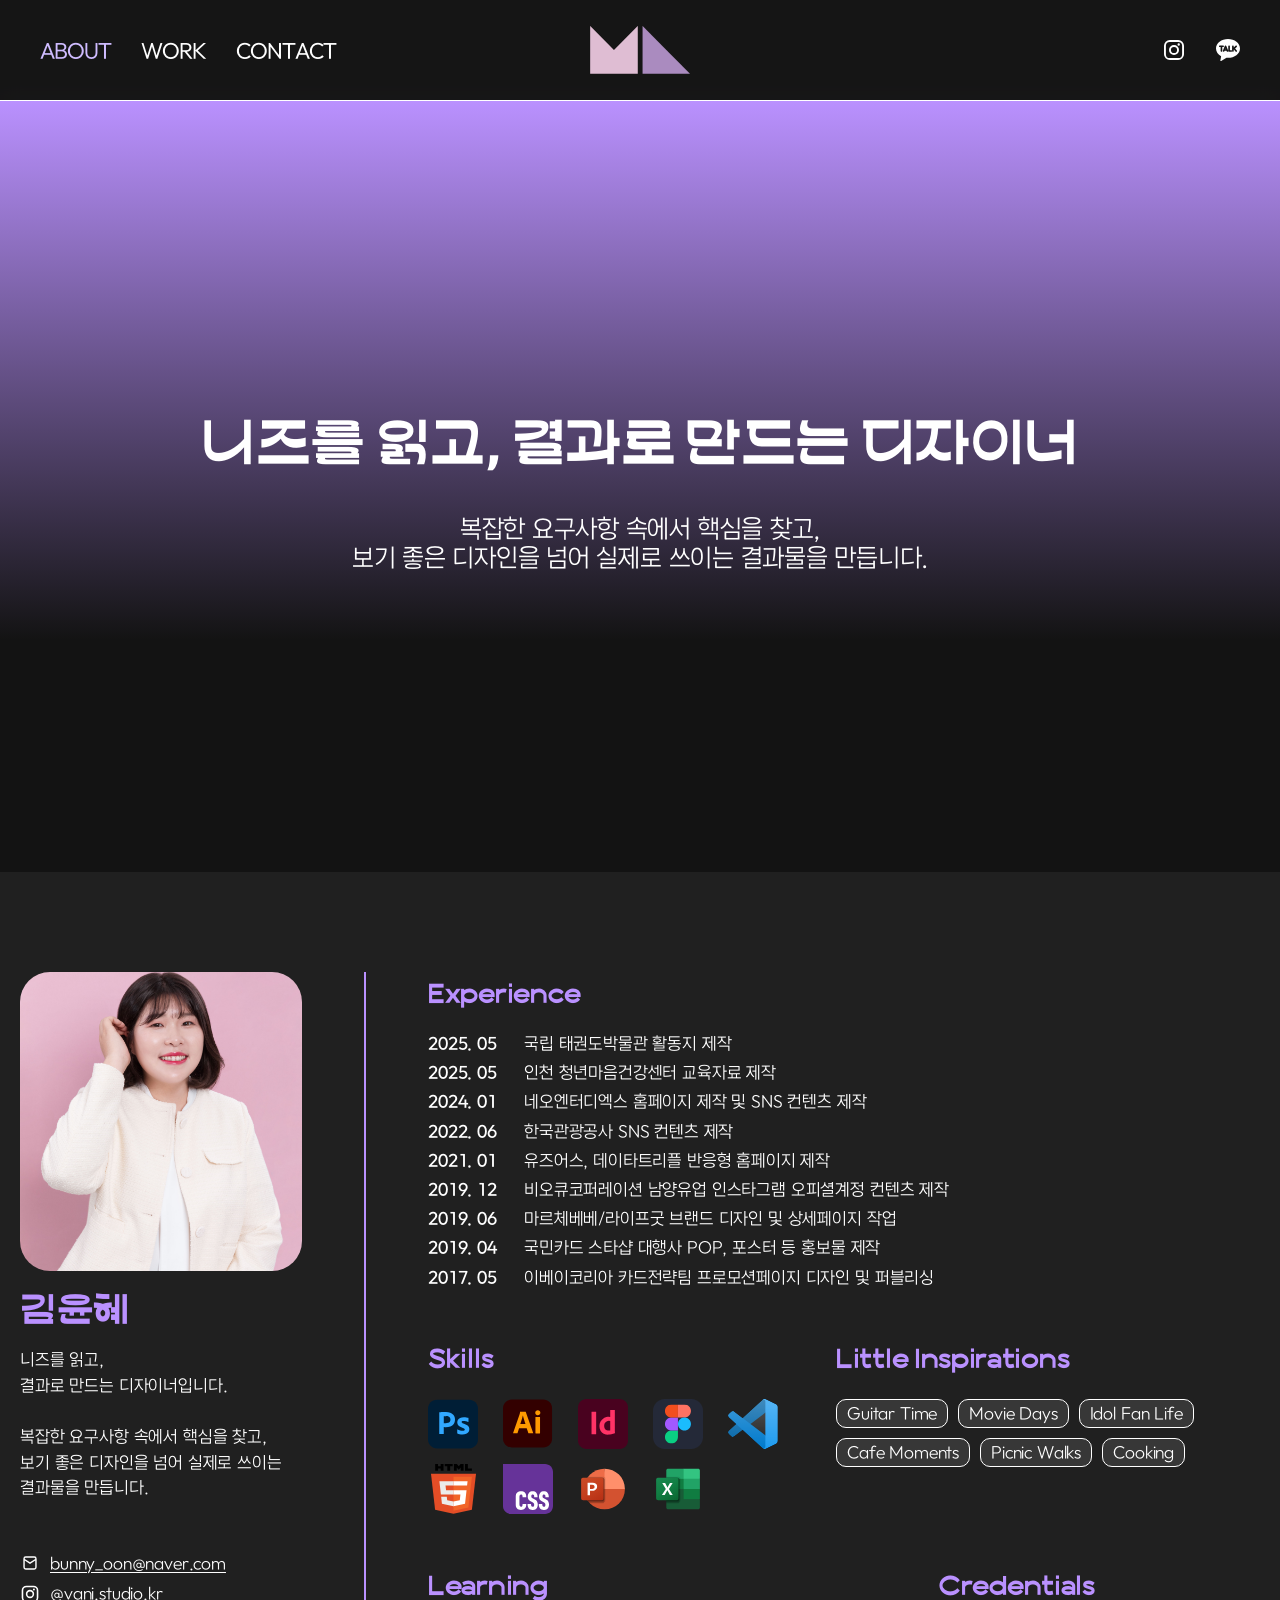
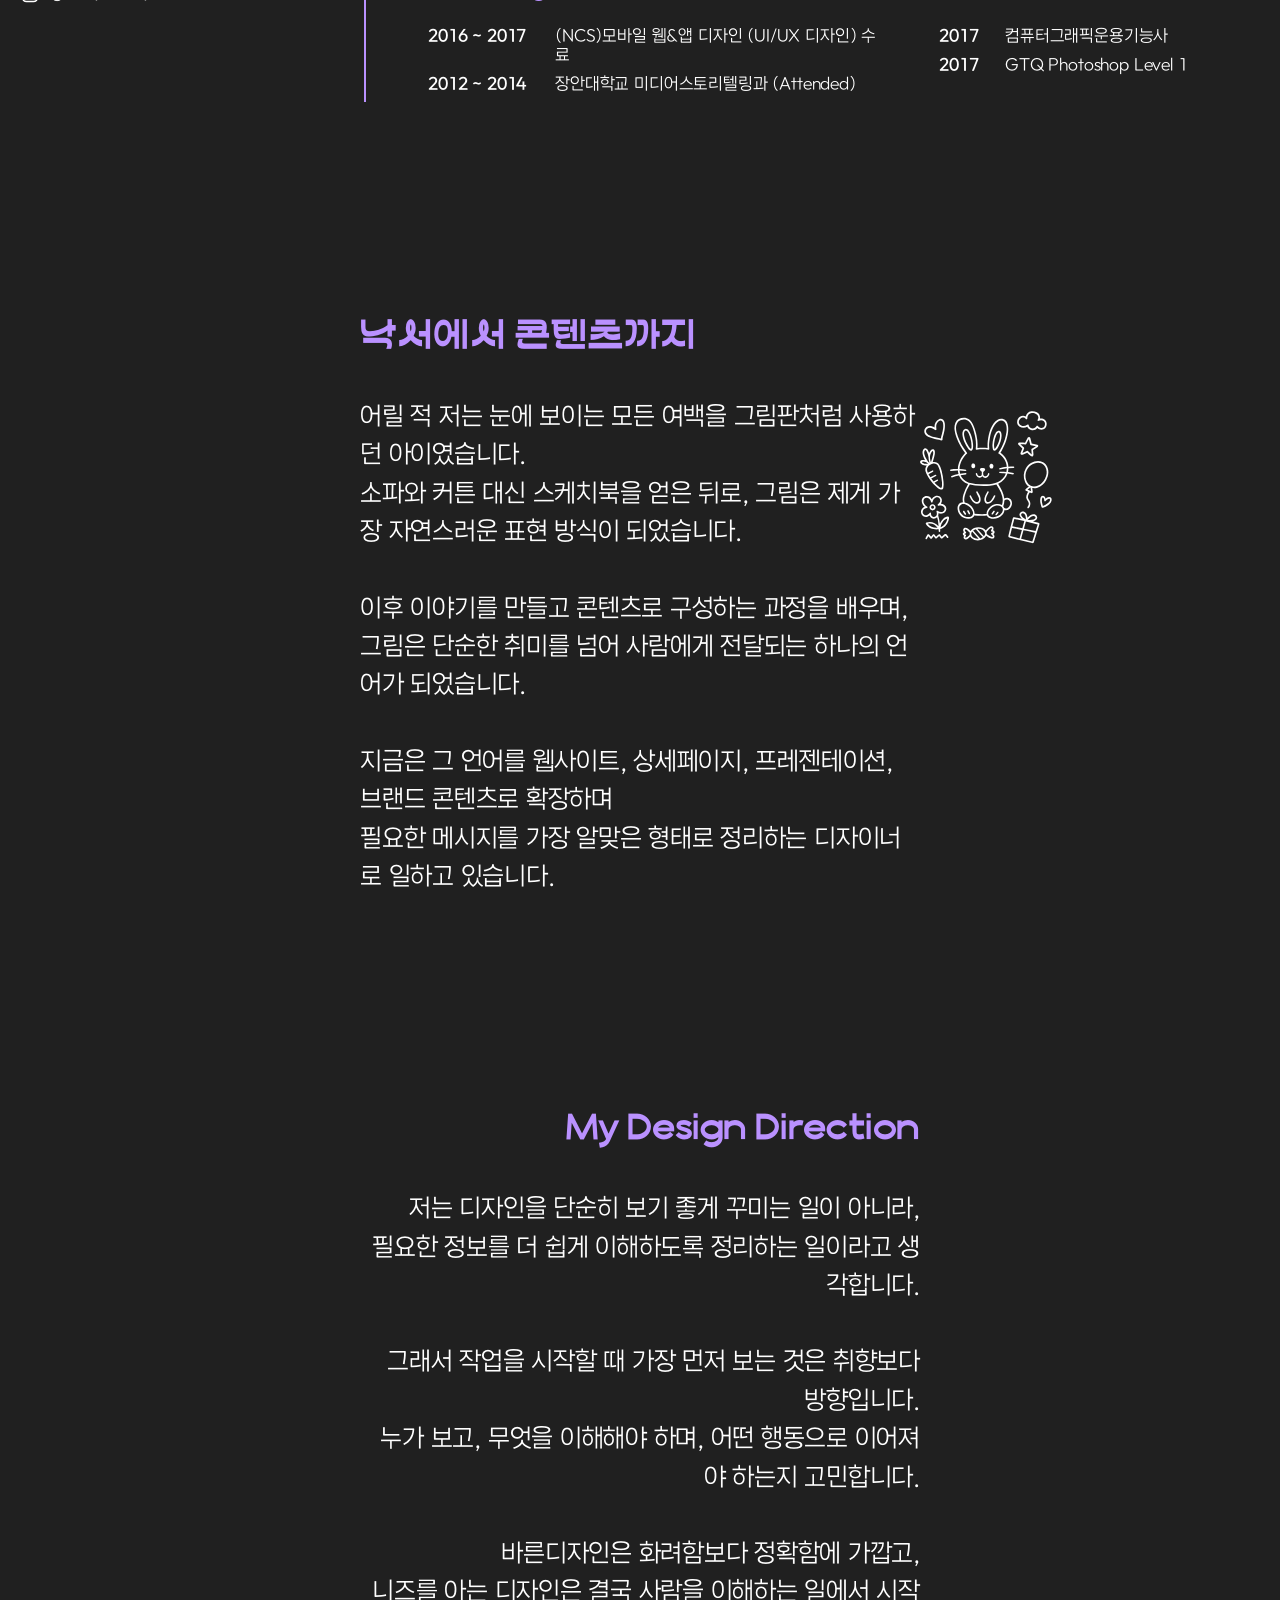
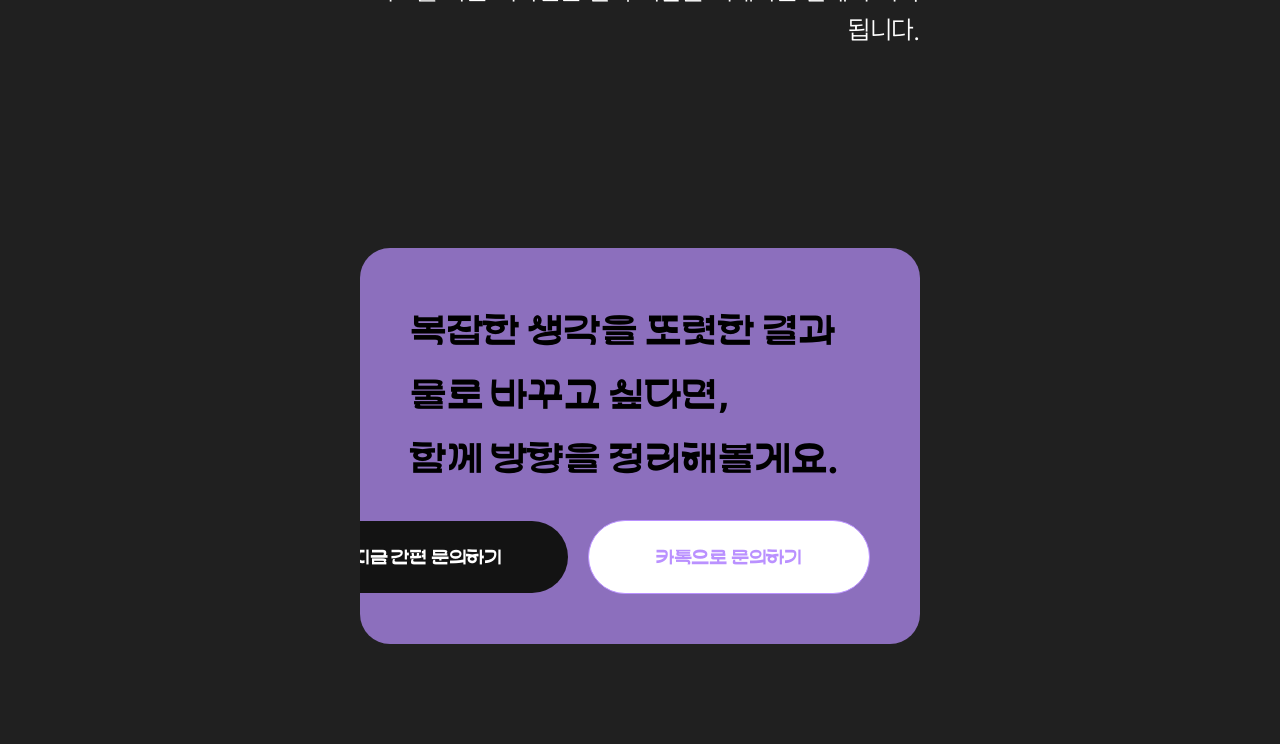
==== commit b4917300: "어바웃수정 - 어바웃 모바일 줄바꿈 수정 - 어바웃 모바일 프로필 수정 - 전체 bg컬러 수정 - 모바일 nav 수정 등등" ====
--- a/about.html
+++ b/about.html
@@ -29,10 +29,14 @@
     <main class="about-page" aria-label="About page">
       <section class="about-hero-section" aria-labelledby="about-hero-title">
         <div class="about-hero-copy">
-          <h1 id="about-hero-title">니즈를 읽고, 결과로 만드는 디자이너</h1>
+          <h1 id="about-hero-title">
+            <span>니즈를 읽고,</span><br class="about-mobile-break" />
+            <span>결과로 만드는 디자이너</span>
+          </h1>
           <p>
-            복잡한 요구사항 속에서 핵심을 찾고,<br />
-            보기 좋은 디자인을 넘어 실제로 쓰이는 결과물을 만듭니다.
+            <span>복잡한 요구사항 속에서 핵심을 찾고,</span><br />
+            <span>보기 좋은 디자인을 넘어</span><span class="about-desktop-tail"> 실제로 쓰이는 결과물을 만듭니다.</span><br class="about-mobile-break" />
+            <span class="about-mobile-tail">실제로 쓰이는 결과물을 만듭니다.</span>
           </p>
         </div>
       </section>
@@ -135,7 +139,7 @@
         <div class="story-inner">
           <div class="story-copy">
             <h2 id="story-title-01">낙서에서 콘텐츠까지</h2>
-            <div class="story-text">
+            <div class="story-text story-text-desktop">
               <p>어릴 적 저는 눈에 보이는 모든 여백을 그림판처럼 사용하던 아이였습니다.</p>
               <p>소파와 커튼 대신 스케치북을 얻은 뒤로, 그림은 제게 가장 자연스러운 표현 방식이 되었습니다.</p>
               <p>이후 이야기를 만들고 콘텐츠로 구성하는 과정을 배우며,</p>
@@ -143,6 +147,11 @@
               <p>지금은 그 언어를 웹사이트, 상세페이지, 프레젠테이션, 브랜드 콘텐츠로 확장하며</p>
               <p>필요한 메시지를 가장 알맞은 형태로 정리하는 디자이너로 일하고 있습니다.</p>
             </div>
+            <div class="story-text story-text-mobile">
+              <p>어릴 적 저는 눈에 보이는 모든 여백을 그림판처럼 사용하던 아이였습니다. 소파와 커튼 대신 스케치북을 얻은 뒤로, 그림은 제게 가장 자연스러운 표현 방식이 되었습니다.</p>
+              <p>이후 이야기를 만들고 콘텐츠로 구성하는 과정을 배우며, 그림은 단순한 취미를 넘어 사람에게 전달되는 하나의 언어가 되었습니다.</p>
+              <p>지금은 그 언어를 웹사이트, 상세페이지, 프레젠테이션, 브랜드 콘텐츠로 확장하며 필요한 메시지를 가장 알맞은 형태로 정리하는 디자이너로 일하고 있습니다.</p>
+            </div>
           </div>
           <img class="story-doodle" src="img/story_doodle.svg" alt="" aria-hidden="true" />
         </div>
@@ -152,7 +161,7 @@
         <div class="story-inner story-inner-right">
           <div class="story-copy">
             <h2 id="story-title-02">My Design Direction</h2>
-            <div class="story-text">
+            <div class="story-text story-text-desktop">
               <p>저는 디자인을 단순히 보기 좋게 꾸미는 일이 아니라,</p>
               <p>필요한 정보를 더 쉽게 이해하도록 정리하는 일이라고 생각합니다.</p>
               <p>그래서 작업을 시작할 때 가장 먼저 보는 것은 취향보다 방향입니다.</p>
@@ -160,6 +169,18 @@
               <p>바른디자인은 화려함보다 정확함에 가깝고,</p>
               <p>니즈를 아는 디자인은 결국 사람을 이해하는 일에서 시작됩니다.</p>
             </div>
+            <div class="story-text story-text-mobile">
+              <p>저는 디자인을 단순히 보기 좋게 꾸미는 일이 아니라,</p>
+              <p>필요한 정보를 더 쉽게 이해하도록</p>
+              <p>정리하는 일이라고 생각합니다.</p>
+              <p>그래서 작업을 시작할 때 가장 먼저 보는 것은</p>
+              <p>취향보다 방향입니다.</p>
+              <p>누가 보고, 무엇을 이해해야 하며,</p>
+              <p>어떤 행동으로 이어져야 하는지 고민합니다.</p>
+              <p>바른디자인은 화려함보다 정확함에 가깝고,</p>
+              <p>니즈를 아는 디자인은 결국</p>
+              <p>사람을 이해하는 일에서 시작됩니다.</p>
+            </div>
           </div>
         </div>
       </section>
@@ -167,8 +188,11 @@
       <section class="story-section story-section-03" aria-label="문의하기">
         <div class="story-cta">
           <h2>
-            복잡한 생각을 또렷한 결과물로 바꾸고 싶다면,<br />
-            함께 방향을 정리해볼게요.
+            복잡한 생각을 <br class="story-mobile-break" />
+            또렷한 결과물로 <br class="story-mobile-break" />
+            바꾸고 싶다면,<br />
+            함께 방향을 <br class="story-mobile-break" />
+            정리해볼게요.
           </h2>
           <div class="story-actions">
             <a class="story-btn story-btn-dark" href="contact.html">지금 간편 문의하기</a>
--- a/styles.css
+++ b/styles.css
@@ -263,9 +263,9 @@
   left: 0;
   z-index: 3000;
   width: 100%;
-  -webkit-backdrop-filter: blur(14px);
-  backdrop-filter: blur(14px);
-  background: rgba(35, 35, 35, 0.5);
+  -webkit-backdrop-filter: blur(10px);
+  backdrop-filter: blur(10px);
+  background: rgba(19, 19, 19, 0.8);
   border-bottom: 1px solid #fff;
 }
 
@@ -895,11 +895,11 @@
 }
 
 .about-hero-section {
-  min-height: 412px;
+  min-height: 772px;
   display: flex;
   align-items: center;
   justify-content: center;
-  padding: 120px 24px 138px;
+  padding: 0 24px;
   background: linear-gradient(180deg, #ba91ff 0%, #131313 70%);
   color: #fff;
   text-align: center;
@@ -917,9 +917,14 @@
   font-family: "HsJandari", "AtoZ", "Pretendard", sans-serif;
   font-size: 60px;
   font-weight: normal;
-  line-height: 1.2;
+  line-height: 1.4;
   letter-spacing: -0.01em;
   color: #fff;
+}
+
+.about-mobile-break,
+.about-mobile-tail {
+  display: none;
 }
 
 .about-hero-copy p {
@@ -932,17 +937,18 @@
 }
 
 .resume-section {
+  --resume-photo-width: 282px;
   min-height: 100vh;
   display: flex;
   align-items: flex-start;
   justify-content: center;
-  padding: 100px clamp(24px, 6vw, 72px) 100px;
+  padding: 100px 20px;
 }
 
 .resume-shell {
-  width: min(1200px, 100%);
+  width: min(1280px, 100%);
   display: grid;
-  grid-template-columns: 282px 2px minmax(0, 792px);
+  grid-template-columns: var(--resume-photo-width) 2px minmax(0, 792px);
   gap: 62px;
   align-items: start;
 }
@@ -955,8 +961,9 @@
 }
 
 .resume-photo {
-  width: 282px;
-  height: 300px;
+  width: var(--resume-photo-width);
+  height: auto;
+  aspect-ratio: 362 / 384;
   margin: 0;
   overflow: hidden;
   border-radius: 30px;
@@ -1144,6 +1151,13 @@
   color: #fff;
 }
 
+.story-section-01 {
+  --story-doodle-top: 24.22%;
+  --story-doodle-left: 70.53%;
+  --story-doodle-size: min(12.71vw, 244px);
+  --story-doodle-rotate: 0deg;
+}
+
 .story-inner {
   position: relative;
   min-height: 598px;
@@ -1176,6 +1190,11 @@
   letter-spacing: -0.01em;
 }
 
+.story-text-mobile,
+.story-mobile-break {
+  display: none;
+}
+
 .story-text p {
   margin: 0;
 }
@@ -1191,12 +1210,15 @@
 
 .story-doodle {
   position: absolute;
-  top: 24.22%;
-  right: 16.76%;
-  width: 244px;
-  height: 244px;
+  top: var(--story-doodle-top);
+  left: var(--story-doodle-left);
+  width: var(--story-doodle-size);
+  height: auto;
+  aspect-ratio: 1 / 1;
   object-fit: contain;
   pointer-events: none;
+  transform: rotate(var(--story-doodle-rotate));
+  transform-origin: center;
 }
 
 .story-inner-right {
@@ -1255,7 +1277,7 @@
 }
 
 .story-btn-dark {
-  background: #232323;
+  background: #131313;
   color: #fff;
 }
 
@@ -1412,17 +1434,21 @@
 }
 
 @media (max-width: 900px) {
+  .resume-section {
+    --resume-photo-width: min(362px, 100%);
+  }
+
   .about-hero-section {
-    min-height: 360px;
-    padding: 104px 24px 118px;
+    min-height: 771px;
+    padding: 0 20px;
   }
 
   .about-hero-copy h1 {
-    font-size: 44px;
+    font-size: 30px;
   }
 
   .about-hero-copy p {
-    font-size: 20px;
+    font-size: 16px;
   }
 
   .resume-section {
@@ -1519,27 +1545,35 @@
 
 @media (max-width: 760px) {
   .about-hero-section {
-    min-height: 312px;
-    padding: 86px 20px 92px;
+    min-height: 771px;
   }
 
   .about-hero-copy {
-    gap: 18px;
+    gap: 30px;
   }
 
   .about-hero-copy h1 {
-    font-size: 32px;
-    line-height: 1.25;
+    font-size: 30px;
     white-space: normal;
+  }
+
+  .about-mobile-break,
+  .about-mobile-tail {
+    display: inline;
+  }
+
+  .about-desktop-tail {
+    display: none;
   }
 
   .about-hero-copy p {
     font-size: 16px;
-    line-height: 1.45;
+    line-height: 1.2;
   }
 
   .resume-section {
-    padding: 56px 1rem 72px;
+    --resume-photo-width: min(362px, 100%);
+    padding: 50px 20px 72px;
   }
 
   .story-inner {
@@ -1570,19 +1604,36 @@
     letter-spacing: -0.01em;
   }
 
-  .story-section-01 .story-text p:nth-child(3),
-  .story-section-01 .story-text p:nth-child(5),
-  .story-section-02 .story-text p:nth-child(3),
-  .story-section-02 .story-text p:nth-child(5) {
-    margin-top: 26px;
+  .story-text-desktop {
+    display: none;
+  }
+
+  .story-text-mobile {
+    display: block;
+  }
+
+  .story-section-01 .story-text-mobile p + p {
+    margin-top: 25px;
+  }
+
+  .story-section-02 .story-text-mobile p:nth-child(4),
+  .story-section-02 .story-text-mobile p:nth-child(8) {
+    margin-top: 25px;
+  }
+
+  .story-mobile-break {
+    display: inline;
   }
 
   .story-doodle {
+    --story-doodle-size: 99px;
+    --story-doodle-rotate: 0deg;
     top: auto;
+    left: auto;
     right: 20px;
     bottom: 108px;
-    width: 99px;
-    height: 108px;
+    width: var(--story-doodle-size);
+    height: auto;
   }
 
   .story-section-03 {
@@ -1621,9 +1672,8 @@
   }
 
   .resume-photo {
-    width: min(282px, 100%);
-    height: auto;
-    aspect-ratio: 282 / 300;
+    width: var(--resume-photo-width);
+    aspect-ratio: 362 / 384;
   }
 
   .resume-name {
@@ -1728,26 +1778,26 @@
 
   .nav {
     position: fixed;
-    top: 66px;
+    top: 65px;
     right: 0;
     z-index: 2900;
     display: flex;
     width: 288px;
     max-width: calc(100vw - 72px);
-    height: calc(100vh - 66px);
+    height: calc(100vh - 65px);
     flex-direction: column;
     align-items: flex-start;
     gap: 30px;
     padding: 50px;
     overflow: hidden;
-    background: rgba(15, 15, 15, 0.72);
+    background: rgba(19, 19, 19, 0.8);
     background-clip: padding-box;
     border: 0;
     border-radius: 0;
     font-size: 20px;
-    -webkit-backdrop-filter: blur(24px) saturate(160%);
-    backdrop-filter: blur(24px) saturate(160%);
-    box-shadow: inset 1px 0 0 rgba(255, 255, 255, 0.08), 0 18px 50px rgba(0, 0, 0, 0.28);
+    -webkit-backdrop-filter: blur(10px);
+    backdrop-filter: blur(10px);
+    box-shadow: none;
     transform: translateX(100%);
     opacity: 0;
     pointer-events: none;
@@ -1782,7 +1832,7 @@
 
   .menu-backdrop {
     position: fixed;
-    inset: 66px 0 0;
+    inset: 65px 0 0;
     z-index: 2890;
     display: block;
     border: 0;
@@ -1801,7 +1851,7 @@
 
   @supports not ((backdrop-filter: blur(1px)) or (-webkit-backdrop-filter: blur(1px))) {
     .nav {
-      background: rgba(15, 15, 15, 0.94);
+      background: rgba(19, 19, 19, 0.94);
     }
   }
 
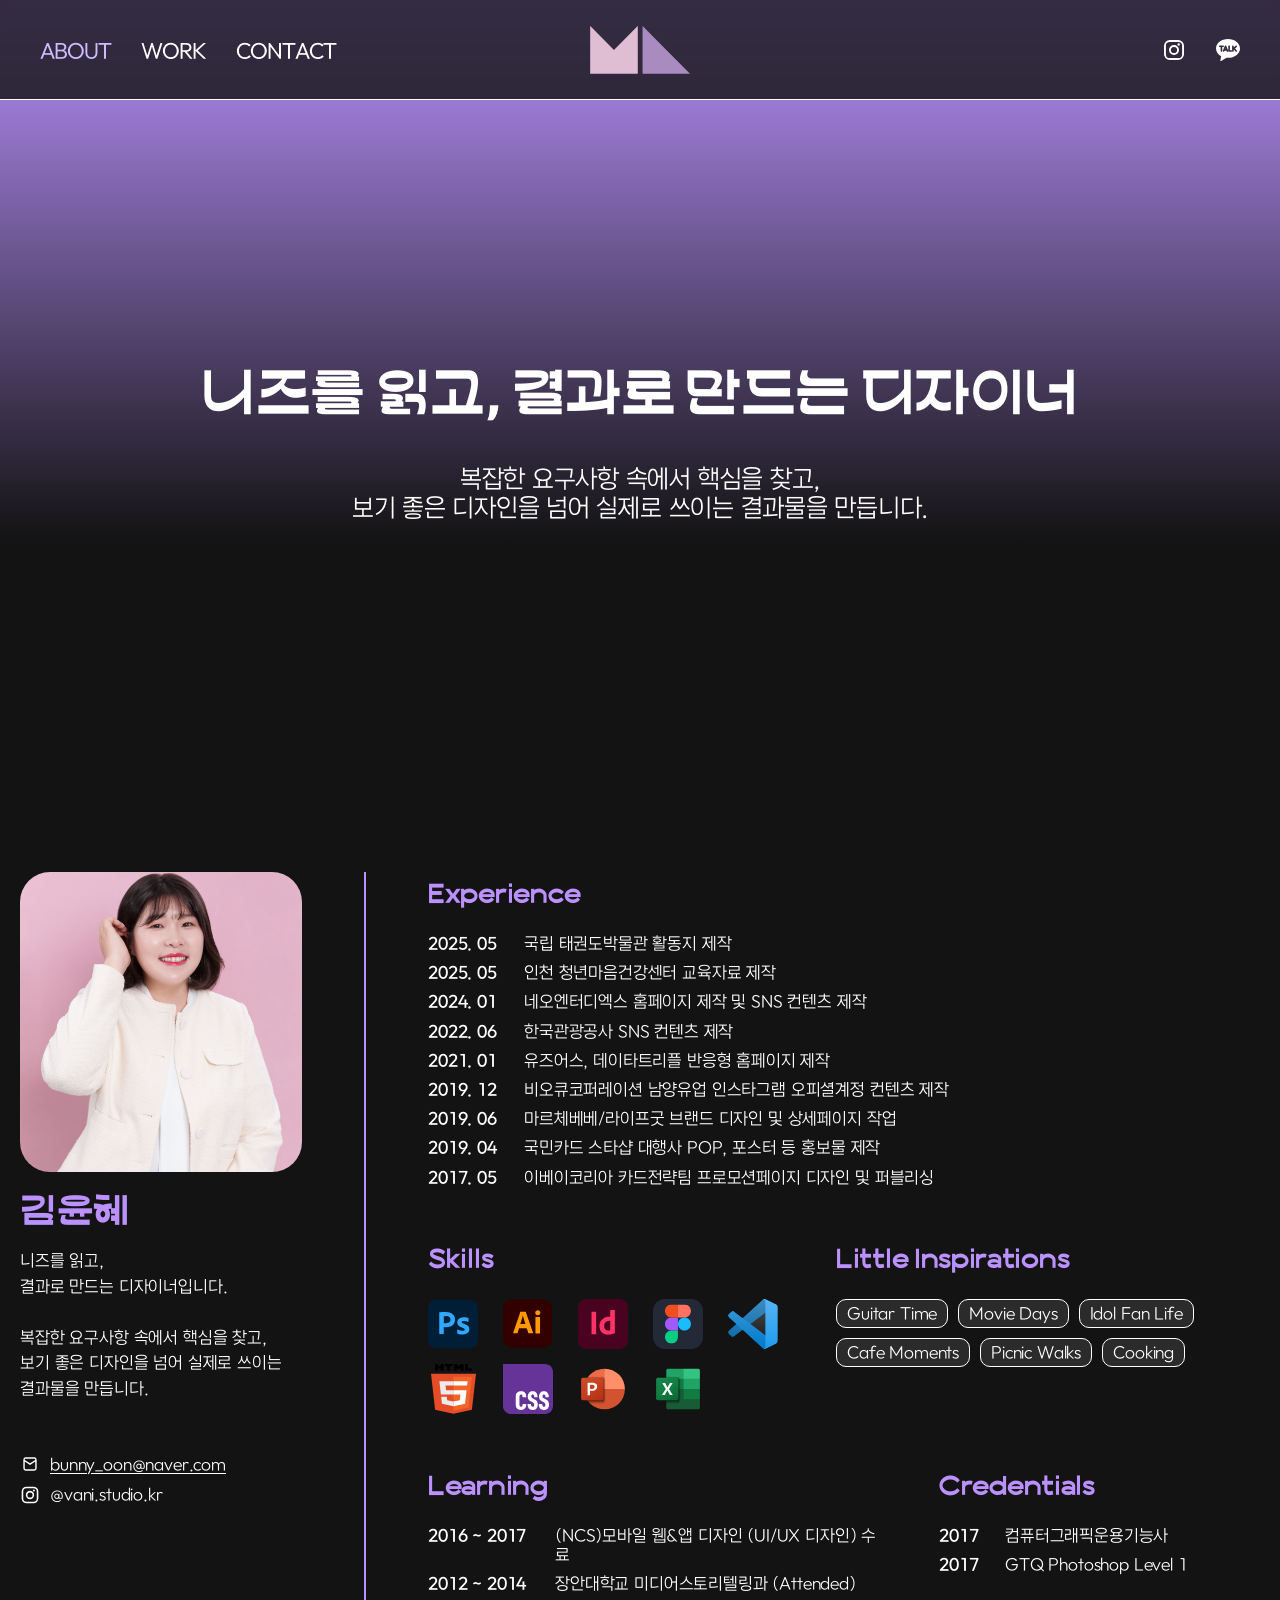
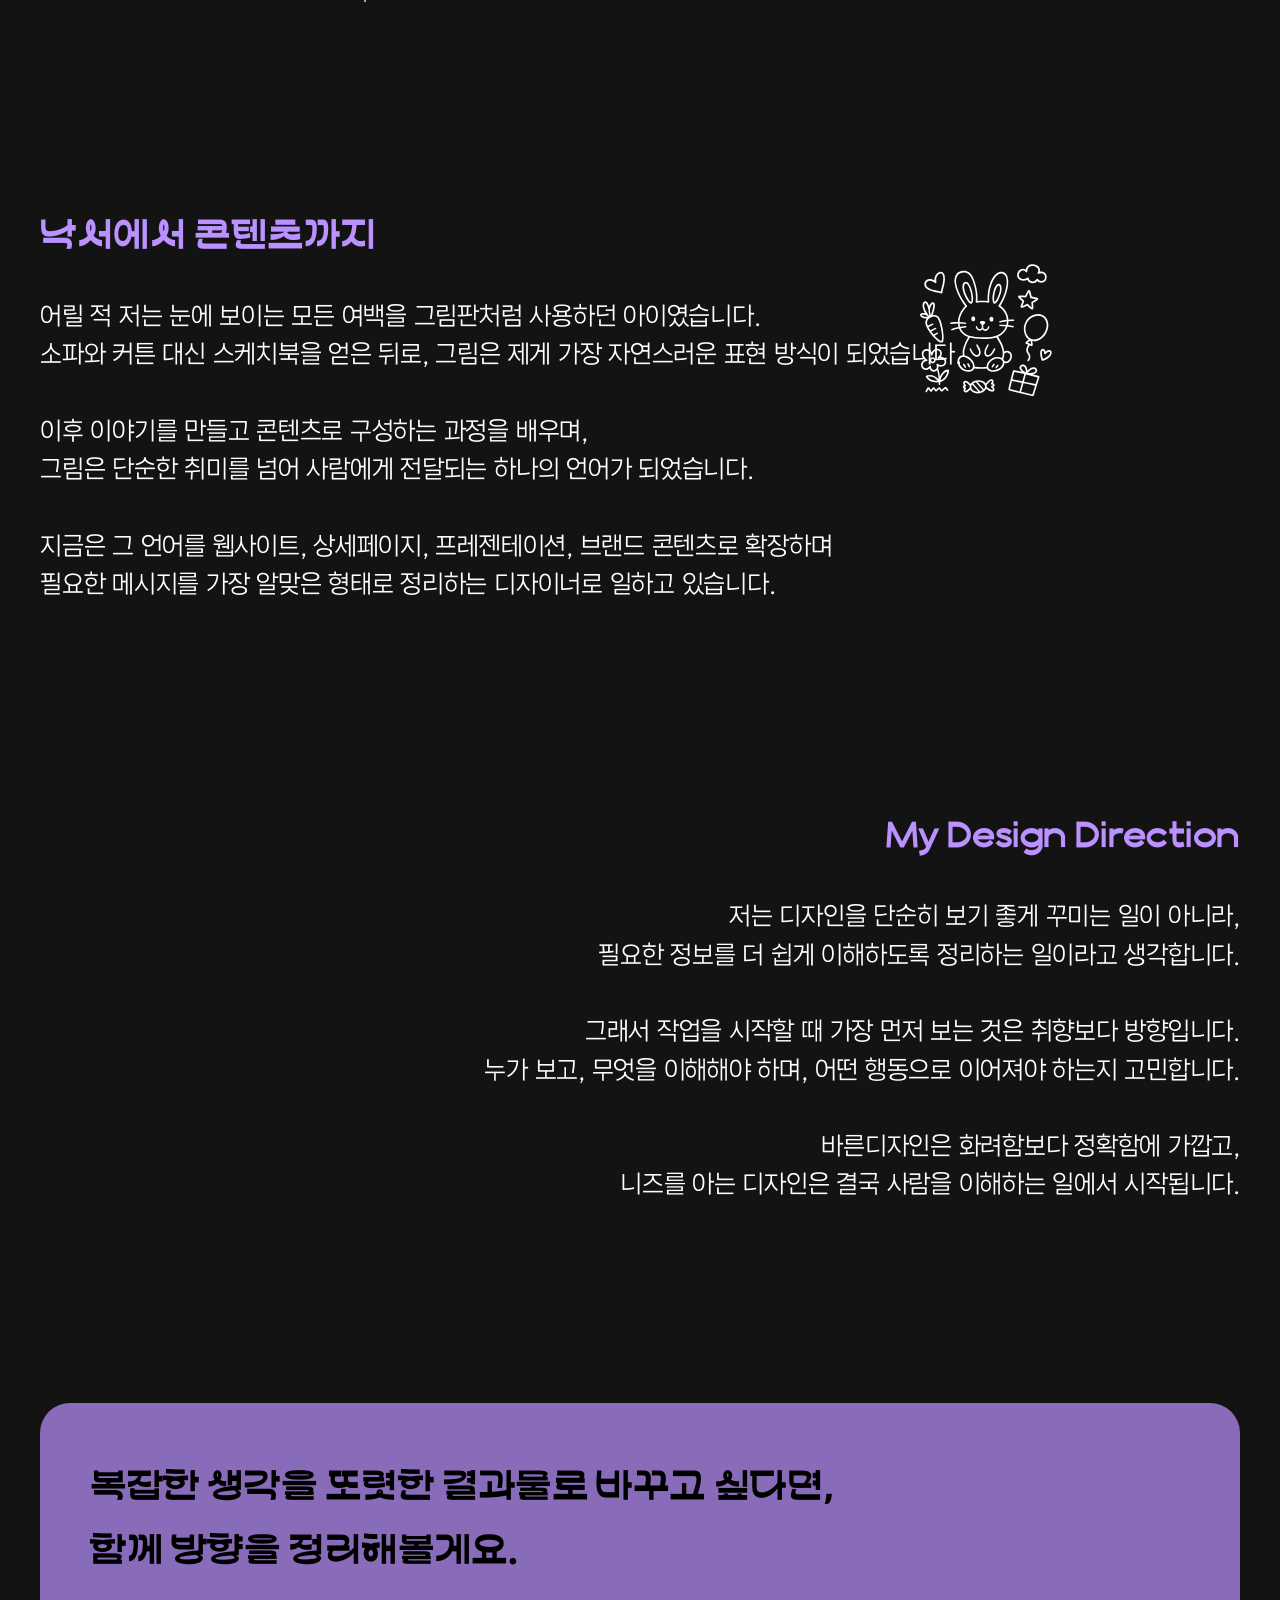
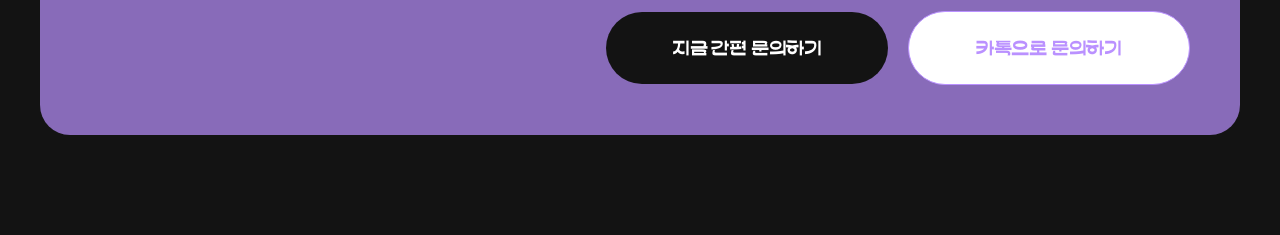
==== commit 6809a4bd: "og-img-setting og-img-setting" ====
--- a/about.html
+++ b/about.html
@@ -4,6 +4,12 @@
     <meta charset="UTF-8" />
     <meta name="viewport" content="width=device-width, initial-scale=1.0" />
     <title>About | VANI</title>
+    <meta property="og:type" content="website" />
+    <meta property="og:title" content="About | VANI" />
+    <meta property="og:description" content="니즈를 읽고 결과로 완성하는 디자인 포트폴리오" />
+    <meta property="og:image" content="img/cover_img.png" />
+    <meta name="twitter:card" content="summary_large_image" />
+    <meta name="twitter:image" content="img/cover_img.png" />
     <link rel="stylesheet" href="styles.css" />
     <link rel="apple-touch-icon" sizes="57x57" href="favi/apple-icon-57x57.png" />
     <link rel="apple-touch-icon" sizes="60x60" href="favi/apple-icon-60x60.png" />
--- a/styles.css
+++ b/styles.css
@@ -1,5 +1,5 @@
 ﻿:root {
-  --bg: #08060d;
+  --bg: #131313;
   --surface: #12101a;
   --text: #f4f2f9;
   --muted: #b8aecf;
@@ -7,6 +7,11 @@
   --accent-soft: #cfbcff;
   --border: #2a2438;
   --transition: 0.3s ease;
+  --header-height: 100px;
+  --story-content-max: 1200px;
+  --story-side-padding: max(40px, calc((100vw - var(--story-content-max)) / 2));
+  --main-content-max: 1200px;
+  --main-side-padding: max(40px, calc((100vw - var(--main-content-max)) / 2));
 }
 
 @font-face {
@@ -261,16 +266,29 @@
   position: fixed;
   top: 0;
   left: 0;
-  z-index: 3000;
+  z-index: 9999;
   width: 100%;
+  isolation: isolate;
   -webkit-backdrop-filter: blur(10px);
   backdrop-filter: blur(10px);
   background: rgba(19, 19, 19, 0.8);
-  border-bottom: 1px solid #fff;
+  border-bottom: 0;
+}
+
+.site-header::after {
+  content: "";
+  position: absolute;
+  left: 0;
+  right: 0;
+  bottom: 0;
+  z-index: 10000;
+  height: 1px;
+  background: #fff;
+  pointer-events: none;
 }
 
 main {
-  padding-top: 100px;
+  padding-top: 0;
 }
 
 .site-header .container {
@@ -390,30 +408,47 @@
 }
 
 .hero {
-  min-height: 100vh;
-  margin-top: -100px;
+  min-height: 1000px;
+  margin-top: 0;
   display: block;
   position: relative;
-  padding: 0;
+  padding: var(--header-height) 0 0;
   overflow: hidden;
-  background: var(--bg);
+  background: linear-gradient(180deg, #ba91ff 0%, #131313 70%);
+}
+
+.hero::after {
+  content: "";
+  position: absolute;
+  pointer-events: none;
+}
+
+.hero::after {
+  left: 0;
+  right: 0;
+  bottom: 0;
+  z-index: 2;
+  height: 34%;
+  border-radius: 0;
+  background: linear-gradient(180deg, rgba(19, 19, 19, 0) 0%, #131313 78%);
 }
 
 .hero-inner {
   position: relative;
-  display: grid;
-  align-items: center;
+  display: block;
   width: 100%;
-  min-height: 100vh;
+  min-height: calc(1000px - var(--header-height));
   margin: 0;
   padding: 0;
-  z-index: 2;
+  z-index: 3;
   overflow: hidden;
 }
 
 .hero-orbs {
   position: absolute;
   inset: 0;
+  z-index: 1;
+  overflow: hidden;
   pointer-events: none;
 }
 
@@ -421,62 +456,62 @@
   position: absolute;
   left: 0;
   top: 0;
-  border-radius: 50%;
+  border-radius: 503px;
   will-change: transform;
-  background: radial-gradient(50% 50% at 50% 50%, rgba(51, 51, 51, 0.2) 0%, rgba(186, 145, 255, 0.2) 100%);
-  filter: blur(0.6px);
+  background: radial-gradient(50% 50% at 50% 50%, rgba(186, 145, 255, 0) 20%, rgba(186, 145, 255, 0.2) 100%);
   transform: translate3d(0, 0, 0);
-  opacity: 0.7;
+  opacity: 1;
 }
 
 .hero-orb-1 {
-  width: clamp(420px, 42vw, 720px);
-  height: clamp(420px, 42vw, 720px);
+  width: 1000px;
+  height: 1000px;
 }
 
 .hero-orb-2 {
-  width: clamp(300px, 30vw, 540px);
-  height: clamp(300px, 30vw, 540px);
-  opacity: 0.62;
+  width: 700px;
+  height: 700px;
 }
 
 .hero-orb-3 {
-  width: clamp(220px, 22vw, 420px);
-  height: clamp(220px, 22vw, 420px);
-  opacity: 0.56;
+  width: 500px;
+  height: 500px;
 }
 
 .hero-copy {
-  position: relative;
-  z-index: 2;
-  width: min(1120px, 92%);
-  margin: 0 auto;
+  position: absolute;
+  top: 200px;
+  right: var(--main-side-padding);
+  z-index: 4;
+  width: min(var(--main-content-max), calc(100% - (var(--main-side-padding) * 2)));
+  margin: 0;
   padding: 0;
   text-align: right;
 }
 
 .hero-kicker {
-  margin: 0 0 0.6rem;
-  font-size: 0.9rem;
-  letter-spacing: 0.08em;
-  color: rgba(214, 204, 242, 0.86);
+  margin: 0 0 20px;
+  font-size: 24px;
+  letter-spacing: -0.01em;
+  color: #ba91ff;
   font-weight: 300;
-  opacity: 0;
-  transform: translate3d(0, 22px, 0);
-  animation: heroFadeUp 0.95s cubic-bezier(0.2, 0.75, 0.2, 1) 0.15s forwards;
+  opacity: 1;
+  transform: none;
+  animation: none;
 }
 
 .hero h1 {
   margin: 0;
-  color: #f3edff;
-  font-size: clamp(2.1rem, 4vw, 3.8rem);
-  line-height: 1.2;
+  font-family: "HsJandari", "AtoZ", "Pretendard", sans-serif;
+  color: #fff;
+  font-size: 70px;
+  line-height: 1;
   letter-spacing: -0.01em;
   text-align: right;
-  font-weight: 700;
-  opacity: 0;
-  transform: translate3d(0, 28px, 0);
-  animation: heroFadeUp 1s cubic-bezier(0.2, 0.75, 0.2, 1) 0.4s forwards;
+  font-weight: normal;
+  opacity: 1;
+  transform: none;
+  animation: none;
 }
 
 .hero-description {
@@ -490,22 +525,22 @@
   position: relative;
   z-index: 980;
   width: 100%;
-  margin-top: clamp(-2rem, -3.2vw, -2.4rem);
-  margin-bottom: clamp(72px, 8vw, 116px);
-  transform: translateY(24px);
+  margin-top: -210px;
+  margin-bottom: 100px;
+  transform: none;
   display: flex;
   justify-content: center;
   pointer-events: none;
-  opacity: 0;
-  animation: heroFadeUp 0.95s cubic-bezier(0.2, 0.75, 0.2, 1) 0.7s forwards;
+  opacity: 1;
+  animation: none;
 }
 
 .hero-scroll-indicator {
   position: absolute;
   left: 50%;
-  bottom: clamp(1.6rem, 3vw, 2.2rem);
+  top: 649px;
   transform: translateX(-50%);
-  z-index: 40;
+  z-index: 4;
   width: 100px;
   height: 100px;
   display: inline-flex;
@@ -516,17 +551,17 @@
 }
 
 .hero-scroll-indicator svg {
-  width: 56px;
-  height: 56px;
+  width: 50px;
+  height: 50px;
 }
 
 .hero-marquee {
-  width: calc(100% + 280px);
-  margin-inline: -140px;
+  width: calc(100% + 220px);
+  margin-inline: -110px;
   height: clamp(50px, 6vw, 68px);
   border-radius: 0;
-  transform: rotate(-4.2deg);
-  background: #ad86ff;
+  transform: rotate(-4.99deg);
+  background: #ba91ff;
   border: 0;
   box-shadow: none;
   color: #1e1437;
@@ -590,20 +625,80 @@
   50% { transform: translateX(-50%) translateY(6px); }
 }
 
-.about p {
-  color: var(--muted);
-  font-size: 1.06rem;
-  line-height: 1.9;
+#about,
+.reviews,
+.portfolio,
+.contact {
+  padding: 100px var(--main-side-padding);
+}
+
+#about .container,
+.reviews .container,
+.portfolio .container,
+.contact .container {
+  width: min(var(--main-content-max), 100%);
+  padding-inline: 0;
+}
+
+#about .container {
+  display: flex;
+  flex-direction: column;
+  align-items: flex-end;
+  gap: 30px;
+}
+
+.reviews .container {
+  display: flex;
+  flex-direction: column;
+  gap: 30px;
+}
+
+#about h2,
+.reviews h2,
+.contact-copy h2 {
+  width: 100%;
+  margin: 0;
+  font-family: "HsJandari", "AtoZ", "Pretendard", sans-serif;
+  color: #fff;
+  font-size: 40px;
+  font-weight: normal;
+  line-height: 1;
+  letter-spacing: -0.01em;
+  text-transform: uppercase;
+}
+
+.reviews h2 {
+  line-height: 1.4;
+}
+
+#about p {
+  width: 100%;
+  margin: 0;
+  color: #ba91ff;
+  font-size: 24px;
+  font-weight: 300;
+  line-height: 1.6;
+  letter-spacing: -0.01em;
+}
+
+.main-about-btn {
+  width: auto;
+  min-height: 68px;
+  padding: 10px 50px;
+  font-family: "HsJandari", "AtoZ", "Pretendard", sans-serif;
+  font-size: 30px;
+  line-height: 1.6;
+  color: #000;
 }
 
 .review-track {
   display: grid;
-  grid-auto-flow: column;
-  grid-auto-columns: minmax(250px, 1fr);
-  gap: 1rem;
-  overflow-x: auto;
-  padding-bottom: 0.4rem;
-  scroll-snap-type: x mandatory;
+  grid-template-columns: repeat(4, minmax(0, 282px));
+  gap: 24px;
+  width: 100%;
+  overflow: visible;
+  padding-bottom: 0;
+  scroll-snap-type: none;
 }
 
 .review-track::-webkit-scrollbar {
@@ -616,54 +711,69 @@
 }
 
 .review-card {
-  background: var(--surface);
-  border: 1px solid var(--border);
-  border-radius: 14px;
-  padding: 1.3rem;
-  scroll-snap-align: start;
+  min-height: 400px;
+  display: flex;
+  flex-direction: column;
+  gap: 20px;
+  background: linear-gradient(180deg, rgba(186, 145, 255, 0.1) 0%, rgba(112, 87, 153, 0) 100%);
+  border: 1px solid rgba(186, 145, 255, 0.5);
+  border-radius: 20px;
+  padding: 30px 20px;
+  overflow: hidden;
+  scroll-snap-align: unset;
+}
+
+@media (min-width: 1281px) {
+  .review-card {
+    height: 400px;
+  }
 }
 
 .review-card p {
   color: var(--text);
-  line-height: 1.65;
+  font-size: 18px;
+  line-height: 1.6;
+  letter-spacing: -0.01em;
   margin: 0;
 }
 
 .review-tags {
   display: flex;
   flex-wrap: wrap;
-  gap: 0.45rem;
-  margin-top: 1rem;
+  gap: 10px;
+  margin-top: 0;
 }
 
 .review-tags span {
   display: inline-flex;
   align-items: center;
-  padding: 0.35rem 0.7rem;
-  border-radius: 999px;
-  background: rgba(177, 138, 255, 0.12);
-  border: 1px solid rgba(177, 138, 255, 0.4);
-  color: var(--accent-soft);
-  font-size: 0.82rem;
+  padding: 10px;
+  border-radius: 50px;
+  background: rgba(186, 145, 255, 0.5);
+  border: 1px solid #ba91ff;
+  color: #fff;
+  font-size: 16px;
   line-height: 1.2;
   white-space: nowrap;
 }
 
 .portfolio-lane-shell {
-  --lane-gap: 1rem;
+  --lane-gap: 24px;
   position: relative;
+  min-height: 430px;
 }
 
 .portfolio-lane-grid {
   display: grid;
-  grid-template-columns: repeat(4, minmax(0, 1fr));
+  grid-template-columns: repeat(4, minmax(0, 282px));
   gap: var(--lane-gap);
 }
 
 .portfolio-lane-item,
 .portfolio-lane-blank {
-  aspect-ratio: 4 / 3;
-  border-radius: 14px;
+  min-height: 200px;
+  aspect-ratio: 282 / 200;
+  border-radius: 20px;
 }
 
 .portfolio-lane-item {
@@ -672,8 +782,8 @@
   display: flex;
   align-items: center;
   justify-content: center;
-  border: 1px solid rgba(177, 138, 255, 0.35);
-  background: rgba(177, 138, 255, 0.08);
+  border: 1px solid rgba(186, 145, 255, 0.5);
+  background: rgba(186, 145, 255, 0.1);
   color: var(--text);
   font-size: 1.05rem;
   letter-spacing: 0.02em;
@@ -689,8 +799,9 @@
 .lane-heading {
   padding: 0;
   margin: 0;
-  font-size: 24px !important;
-  font-weight: 300 !important;
+  font-family: "HsJandari", "AtoZ", "Pretendard", sans-serif;
+  font-size: 40px !important;
+  font-weight: normal !important;
   line-height: 1;
 }
 
@@ -711,10 +822,11 @@
 }
 
 .lane-subtitle {
-  margin: 1rem 0 0;
-  color: #cfd2ff;
-  font-size: 0.96rem;
-  line-height: 1.4;
+  margin: 20px 0 0;
+  color: #fff;
+  font-size: 20px;
+  line-height: 1.6;
+  letter-spacing: -0.01em;
   text-align: left;
 }
 
@@ -749,8 +861,8 @@
 }
 
 .portfolio-lane-blank {
-  border: 0;
-  background: #7c3cff;
+  border: 1px solid rgba(186, 145, 255, 0.5);
+  background: rgba(186, 145, 255, 0.1);
   pointer-events: none;
 }
 
@@ -771,7 +883,7 @@
 }
 
 .portfolio-cta-wrap {
-  margin-top: 2rem;
+  margin-top: 30px;
   text-align: center;
 }
 
@@ -780,11 +892,14 @@
   align-items: center;
   justify-content: center;
   gap: 0.4rem;
-  padding: 0.78rem 1.25rem;
+  padding: 10px 50px;
   border-radius: 999px;
   background: var(--accent);
-  color: #120a25;
-  font-weight: 300;
+  color: #000;
+  font-family: "HsJandari", "AtoZ", "Pretendard", sans-serif;
+  font-size: 30px;
+  font-weight: normal;
+  line-height: 1.6;
   border: 1px solid transparent;
   transition: transform var(--transition), filter var(--transition), background var(--transition);
 }
@@ -806,17 +921,15 @@
 }
 
 .contact-copy {
-  color: var(--muted);
-  font-size: 0.94rem;
-  line-height: 1.65;
-  max-width: none;
+  color: #fff;
+  font-size: 20px;
+  line-height: 1.6;
+  max-width: 282px;
+  min-height: 300px;
 }
 
 .contact-copy h2 {
-  margin: 0 0 0.85rem;
-  color: var(--text);
-  letter-spacing: 0.04em;
-  font-size: clamp(1.4rem, 2.4vw, 2rem);
+  margin: 0 0 20px;
 }
 
 .contact-form {
@@ -825,8 +938,8 @@
 
 .contact-form-grid {
   display: grid;
-  grid-template-columns: repeat(4, minmax(0, 1fr));
-  gap: 1rem;
+  grid-template-columns: repeat(4, minmax(0, 282px));
+  gap: 24px;
   align-items: start;
 }
 
@@ -836,62 +949,125 @@
 
 .contact-fields {
   display: grid;
-  gap: 0.65rem;
+  gap: 10px;
 }
 
 .contact-form label {
   display: grid;
-  gap: 0.42rem;
-  color: var(--muted);
-  font-size: 0.78rem;
-  text-transform: uppercase;
-  letter-spacing: 0.06em;
+  gap: 10px;
+  color: #fff;
+  font-size: 16px;
+  line-height: 1.6;
+  text-transform: none;
+  letter-spacing: -0.01em;
+}
+
+.label-row {
+  display: inline-flex;
+  align-items: baseline;
+  gap: 4px;
+  white-space: nowrap;
+}
+
+.contact-form label small {
+  font-size: 10px;
+  font-weight: 300;
+  line-height: 1.6;
 }
 
 .contact-form input,
+.contact-form select,
 .contact-form textarea {
   width: 100%;
+  height: 50px;
   border-radius: 10px;
-  border: 1px solid var(--border);
-  background: #0f0c16;
+  border: 1px solid rgba(186, 145, 255, 0.5);
+  background: rgba(186, 145, 255, 0.05);
   color: var(--text);
-  padding: 0.62rem 0.9rem;
+  padding: 0 10px;
   font: inherit;
   outline: none;
   transition: border-color var(--transition), box-shadow var(--transition);
 }
 
+.contact-form select {
+  appearance: none;
+  padding-right: 44px;
+}
+
+.select-wrap {
+  position: relative;
+  display: block;
+}
+
+.mobile-select-trigger {
+  display: none;
+}
+
+.select-wrap::after {
+  content: "";
+  position: absolute;
+  top: 50%;
+  right: 14px;
+  width: 15px;
+  height: 8px;
+  pointer-events: none;
+  transform: translateY(-50%);
+  background: #ba91ff;
+  clip-path: polygon(0 0, 100% 0, 50% 100%);
+}
+
+.mobile-select-modal {
+  display: none;
+}
+
 .contact-form textarea {
-  min-height: 132px;
+  height: 200px;
+  min-height: 200px;
+  padding-block: 10px;
   resize: vertical;
 }
 
 .contact-form input:focus,
+.contact-form select:focus,
 .contact-form textarea:focus {
   border-color: var(--accent);
   box-shadow: 0 0 0 3px rgba(177, 138, 255, 0.22);
 }
 
+.contact-message-col {
+  grid-column: 2 / span 2;
+}
+
 .contact-actions {
+  grid-column: 4;
+  grid-row: 1;
   display: flex;
-  gap: 0.7rem;
+  gap: 20px;
   flex-direction: column;
   justify-content: flex-start;
-  align-items: stretch;
+  align-items: flex-end;
+  min-height: 300px;
 }
 
 .contact-actions .btn {
-  font-size: 16px;
+  min-height: 72px;
+  padding: 20px 50px;
+  font-size: 20px;
   width: 100%;
 }
 
+.contact-actions .btn-outline {
+  background: rgba(186, 145, 255, 0.1);
+}
+
 .blank-page {
-  min-height: calc(100vh - 100px);
+  min-height: 100vh;
 }
 
 .about-page {
-  min-height: calc(100vh - 100px);
-  background: #202020;
+  min-height: 100vh;
+  background: #131313;
 }
 
 .about-hero-section {
@@ -899,7 +1075,7 @@
   display: flex;
   align-items: center;
   justify-content: center;
-  padding: 0 24px;
+  padding: var(--header-height) 24px 0;
   background: linear-gradient(180deg, #ba91ff 0%, #131313 70%);
   color: #fff;
   text-align: center;
@@ -963,7 +1139,7 @@
 .resume-photo {
   width: var(--resume-photo-width);
   height: auto;
-  aspect-ratio: 362 / 384;
+  aspect-ratio: 282 / 300;
   margin: 0;
   overflow: hidden;
   border-radius: 30px;
@@ -1147,7 +1323,7 @@
 
 .story-section {
   position: relative;
-  background: #202020;
+  background: #131313;
   color: #fff;
 }
 
@@ -1164,7 +1340,7 @@
   display: flex;
   align-items: center;
   justify-content: center;
-  padding: 100px 360px;
+  padding: 100px var(--story-side-padding);
 }
 
 .story-copy {
@@ -1226,7 +1402,7 @@
 }
 
 .story-section-03 {
-  padding: 100px 360px;
+  padding: 100px var(--story-side-padding);
 }
 
 .story-cta {
@@ -1288,11 +1464,11 @@
 }
 
 .work-page {
-  min-height: calc(100vh - 100px);
+  min-height: 100vh;
 }
 
 .work-gallery-section {
-  padding-top: 5rem;
+  padding-top: calc(5rem + var(--header-height));
 }
 
 .work-filter {
@@ -1433,6 +1609,86 @@
   line-height: 1.8;
 }
 
+@media (min-width: 901px) and (max-width: 1194px) {
+  :root {
+    --header-height: 74px;
+  }
+
+  .site-header .container {
+    width: 100%;
+    padding-inline: clamp(120px, 13.4vw, 160px);
+  }
+
+  .header-inner {
+    min-height: 74px;
+    gap: 20px;
+  }
+
+  .logo-placeholder {
+    width: 50px;
+    height: 25px;
+  }
+
+  .nav {
+    gap: 20px;
+  }
+
+  .header-social {
+    gap: 30px;
+  }
+
+  .about-hero-section {
+    min-height: 572px;
+    padding: calc(200px + var(--header-height)) 24px 200px;
+  }
+
+  .resume-section {
+    min-height: 0;
+    justify-content: flex-start;
+    padding: 100px 120px 100px 160px;
+  }
+
+  .resume-shell {
+    width: 100%;
+    grid-template-columns: 282px 2px minmax(0, 1fr);
+  }
+
+  .resume-details {
+    gap: 20px;
+  }
+
+  .resume-two-column,
+  .resume-bottom {
+    grid-template-columns: 1fr;
+    gap: 20px;
+  }
+
+  .story-inner {
+    min-height: 598px;
+    padding: 100px var(--story-side-padding);
+  }
+
+  .story-section-03 {
+    padding: 100px var(--story-side-padding);
+  }
+
+  .story-cta {
+    min-height: 0;
+    align-items: flex-end;
+    justify-content: flex-start;
+  }
+
+  .contact-form-grid {
+    grid-template-columns: 282px minmax(0, 1fr) minmax(0, 1fr) 282px;
+  }
+}
+
+@media (min-width: 901px) and (max-width: 1280px) {
+  .contact-form-grid {
+    grid-template-columns: 282px minmax(0, 1fr) minmax(0, 1fr) 282px;
+  }
+}
+
 @media (max-width: 900px) {
   .resume-section {
     --resume-photo-width: min(362px, 100%);
@@ -1440,7 +1696,7 @@
 
   .about-hero-section {
     min-height: 771px;
-    padding: 0 20px;
+    padding: var(--header-height) 20px 0;
   }
 
   .about-hero-copy h1 {
@@ -1457,7 +1713,7 @@
 
   .story-inner,
   .story-section-03 {
-    padding-inline: 72px;
+    padding-inline: 40px;
   }
 
   .resume-shell {
@@ -1495,7 +1751,7 @@
   }
 
   .hero-inner {
-    min-height: 100vh;
+    min-height: calc(100vh - var(--header-height));
   }
 
   .hero-copy {
@@ -1526,6 +1782,10 @@
 
   .contact-form-grid {
     grid-template-columns: repeat(2, minmax(0, 1fr));
+  }
+
+  .contact-message-col {
+    grid-column: 1 / -1;
   }
 
   .contact-actions {
@@ -1543,7 +1803,12 @@
   }
 }
 
-@media (max-width: 760px) {
+@media (max-width: 1200px) {
+  :root {
+    --header-height: 65px;
+    --main-side-padding: 14px;
+  }
+
   .about-hero-section {
     min-height: 771px;
   }
@@ -1735,13 +2000,9 @@
     padding-inline: 1rem;
   }
 
-  main {
-    padding-top: 65px;
-  }
-
   .site-header .container {
     width: 100%;
-    padding-inline: 20px;
+    padding-inline: 14px 20px;
   }
 
   .header-inner {
@@ -1778,13 +2039,13 @@
 
   .nav {
     position: fixed;
-    top: 65px;
+    top: var(--header-height);
     right: 0;
-    z-index: 2900;
+    z-index: 9998;
     display: flex;
     width: 288px;
     max-width: calc(100vw - 72px);
-    height: calc(100vh - 65px);
+    height: calc(100vh - var(--header-height));
     flex-direction: column;
     align-items: flex-start;
     gap: 30px;
@@ -1797,6 +2058,7 @@
     font-size: 20px;
     -webkit-backdrop-filter: blur(10px);
     backdrop-filter: blur(10px);
+    isolation: isolate;
     box-shadow: none;
     transform: translateX(100%);
     opacity: 0;
@@ -1832,8 +2094,8 @@
 
   .menu-backdrop {
     position: fixed;
-    inset: 65px 0 0;
-    z-index: 2890;
+    inset: var(--header-height) 0 0;
+    z-index: 9997;
     display: block;
     border: 0;
     background: transparent;
@@ -1842,6 +2104,10 @@
   }
 
   body.menu-open {
+    overflow: hidden;
+  }
+
+  body.modal-open {
     overflow: hidden;
   }
 
@@ -1891,18 +2157,65 @@
   }
 
   .hero {
-    min-height: 100svh;
-    margin-top: -65px;
+    min-height: 643px;
+    margin-top: 0;
+    padding: 0;
+  }
+
+  .nav::before {
+    content: "";
+    position: absolute;
+    inset: 0;
+    z-index: 0;
+    background: rgba(19, 19, 19, 0.28);
+    pointer-events: none;
+  }
+
+  .nav a {
+    position: relative;
+    z-index: 1;
   }
 
   .hero-inner {
-    min-height: 100svh;
-    align-items: center;
+    min-height: 643px;
   }
 
   .hero-copy {
-    width: 100%;
-    padding-inline: 1rem;
+    top: 200px;
+    right: 14px;
+    width: min(303px, calc(100% - 28px));
+    max-width: none;
+    padding-inline: 0;
+    text-align: right;
+  }
+
+  .hero-kicker {
+    margin-bottom: 20px;
+    font-size: 16px;
+    line-height: 1.2;
+    letter-spacing: -0.01em;
+    white-space: nowrap;
+  }
+
+  .hero h1 {
+    font-size: 30px;
+    line-height: 1;
+    letter-spacing: -0.01em;
+  }
+
+  .hero-orb-1 {
+    width: 200px;
+    height: 200px;
+  }
+
+  .hero-orb-2 {
+    width: 250px;
+    height: 250px;
+  }
+
+  .hero-orb-3 {
+    width: 250px;
+    height: 250px;
   }
 
   .hero-marquee {
@@ -1913,16 +2226,173 @@
   }
 
   .hero-marquee-wrap {
-    margin-top: -1rem;
-    margin-bottom: 72px;
+    z-index: 6;
+    display: flex;
+    justify-content: flex-start;
+    margin-top: -100px;
+    margin-bottom: 40px;
+    overflow: visible;
+  }
+
+  .hero-marquee {
+    width: 2102px;
+    height: 60px;
+    margin-left: -435px;
+    margin-right: 0;
+    transform: rotate(-4.99deg);
+  }
+
+  .hero-marquee-group {
+    padding-right: 2.6rem;
+  }
+
+  .hero-marquee-item {
+    gap: 1rem;
+    padding: 0 0.45rem;
+    font-size: 16px;
+    letter-spacing: -0.01em;
+  }
+
+  .hero-marquee-star {
+    width: 26px;
+    height: 26px;
   }
 
   .hero-scroll-indicator {
-    bottom: 4.6rem;
+    top: 418px;
+    width: 50px;
+    height: 25px;
+  }
+
+  .hero-scroll-indicator svg {
+    width: 25px;
+    height: 25px;
+  }
+
+  #about,
+  .reviews,
+  .portfolio,
+  .contact {
+    padding: 50px 14px;
+  }
+
+  #about .container,
+  .reviews .container,
+  .portfolio .container,
+  .contact .container {
+    width: 100%;
+  }
+
+  #about .container {
+    gap: 30px;
+  }
+
+  #about h2,
+  .reviews h2,
+  .contact-copy h2,
+  .lane-heading {
+    font-size: 40px !important;
+    line-height: 1.4;
+    letter-spacing: -0.01em;
+  }
+
+  #about p {
+    font-size: 16px;
+    line-height: 1.6;
+    letter-spacing: -0.05em;
+  }
+
+  #about p br {
+    display: none;
+  }
+
+  .main-about-btn {
+    min-height: 48px;
+    padding: 8px 30px;
+    font-size: 20px;
+  }
+
+  .reviews .container {
+    align-items: flex-start;
+  }
+
+  .review-track {
+    display: flex;
+    width: calc(100vw - 14px);
+    gap: 14px;
+    overflow: visible;
+    padding-right: 14px;
+    scroll-snap-type: none;
+    scrollbar-width: none;
+  }
+
+  .review-track.is-review-loop {
+    width: max-content;
+    padding-right: 0;
+    will-change: transform;
+  }
+
+  .review-track::-webkit-scrollbar {
+    display: none;
+  }
+
+  .review-card {
+    width: 268px;
+    min-width: 268px;
+    min-height: 350px;
+    padding: 30px 20px;
+    scroll-snap-align: unset;
+  }
+
+  .review-card p {
+    font-size: 16px;
+    line-height: 1.6;
+    letter-spacing: -0.01em;
+  }
+
+  .review-tags span {
+    font-size: 14px;
+    letter-spacing: -0.01em;
+  }
+
+  .portfolio-lane-shell {
+    min-height: 0;
   }
 
   .portfolio-lane-grid {
-    grid-template-columns: 1fr;
+    grid-template-columns: repeat(2, minmax(0, 174px));
+    gap: 14px;
+    justify-content: center;
+  }
+
+  .portfolio-lane-item,
+  .portfolio-lane-blank {
+    min-height: 200px;
+    aspect-ratio: auto;
+    border-radius: 20px;
+  }
+
+  .lane-intro {
+    grid-column: 1 / -1;
+    min-height: 112px;
+    margin-bottom: 36px;
+  }
+
+  .lane-subtitle {
+    margin-top: 20px;
+    font-size: 16px;
+    line-height: 1.6;
+  }
+
+  .portfolio-cta-wrap {
+    margin-top: 50px;
+  }
+
+  .portfolio-cta-wrap .btn {
+    width: min(325px, 100%);
+    min-height: 68px;
+    padding: 10px 50px;
+    font-size: 24px;
   }
 
   .lane-overlay {
@@ -1934,8 +2404,165 @@
     gap: 20px;
   }
 
+  .work-gallery-section {
+    padding-top: calc(4.6rem + var(--header-height));
+  }
+
   .contact-form-grid {
     grid-template-columns: 1fr;
-  }
-}
-
+    gap: 10px;
+  }
+
+  .contact-copy {
+    min-height: 0;
+    max-width: none;
+    margin-bottom: 10px;
+  }
+
+  .contact-copy p {
+    margin: 0;
+    font-size: 20px;
+    line-height: 1.6;
+  }
+
+  .contact-fields {
+    display: contents;
+  }
+
+  .contact-form-grid > .contact-fields:nth-of-type(2) label:nth-child(1) {
+    order: 1;
+  }
+
+  .contact-form-grid > .contact-fields:nth-of-type(2) label:nth-child(2) {
+    order: 2;
+  }
+
+  .contact-form-grid > .contact-fields:nth-of-type(2) label:nth-child(3) {
+    order: 6;
+  }
+
+  .contact-form-grid > .contact-fields:nth-of-type(3) label:nth-child(1) {
+    order: 3;
+  }
+
+  .contact-form-grid > .contact-fields:nth-of-type(3) label:nth-child(2) {
+    order: 4;
+  }
+
+  .contact-form-grid > .contact-fields:nth-of-type(3) label:nth-child(3) {
+    order: 5;
+  }
+
+  .contact-message-col {
+    display: block;
+    order: 7;
+    grid-column: auto;
+  }
+
+  .contact-message-col label {
+    width: 100%;
+  }
+
+  .contact-actions {
+    order: 8;
+    grid-column: auto;
+    grid-row: auto;
+    min-height: 0;
+    width: 100%;
+    flex-direction: column;
+    gap: 20px;
+    align-items: stretch;
+    margin-top: 10px;
+  }
+
+  .contact-actions .btn {
+    width: 100%;
+    min-height: 72px;
+    padding: 20px 50px;
+    font-size: 20px;
+  }
+
+  .select-wrap select {
+    color: transparent;
+    pointer-events: none;
+  }
+
+  .mobile-select-trigger {
+    position: absolute;
+    inset: 0;
+    z-index: 1;
+    display: flex;
+    align-items: center;
+    justify-content: flex-start;
+    width: 100%;
+    height: 50px;
+    padding: 0 44px 0 10px;
+    border: 0;
+    border-radius: 10px;
+    background: transparent;
+    color: var(--text);
+    font: inherit;
+    text-align: left;
+    cursor: pointer;
+  }
+
+  .mobile-select-modal {
+    position: fixed;
+    inset: 0;
+    z-index: 12000;
+    display: flex;
+    align-items: flex-end;
+    justify-content: center;
+    padding: 0 5px;
+    opacity: 0;
+    pointer-events: none;
+    transition: opacity 0.2s ease;
+  }
+
+  .mobile-select-modal.is-open {
+    opacity: 1;
+    pointer-events: auto;
+  }
+
+  .mobile-select-backdrop {
+    position: absolute;
+    inset: 0;
+    border: 0;
+    background: rgba(0, 0, 0, 0.35);
+  }
+
+  .mobile-select-sheet {
+    position: relative;
+    z-index: 1;
+    width: min(380px, 100%);
+    min-height: 282px;
+    display: flex;
+    flex-direction: column;
+    align-items: center;
+    gap: 10px;
+    padding: 20px 10px;
+    overflow: hidden;
+    border: 1px solid #666;
+    border-bottom: 0;
+    border-radius: 20px 20px 0 0;
+    background: #333;
+    box-shadow: 0 4px 4px rgba(0, 0, 0, 0.25);
+  }
+
+  .mobile-select-sheet button {
+    width: 100%;
+    min-height: 26px;
+    padding: 0;
+    border: 0;
+    background: transparent;
+    color: #fff;
+    font: inherit;
+    font-size: 16px;
+    line-height: 1.6;
+    letter-spacing: -0.01em;
+    text-align: center;
+    white-space: nowrap;
+    cursor: pointer;
+  }
+}
+
